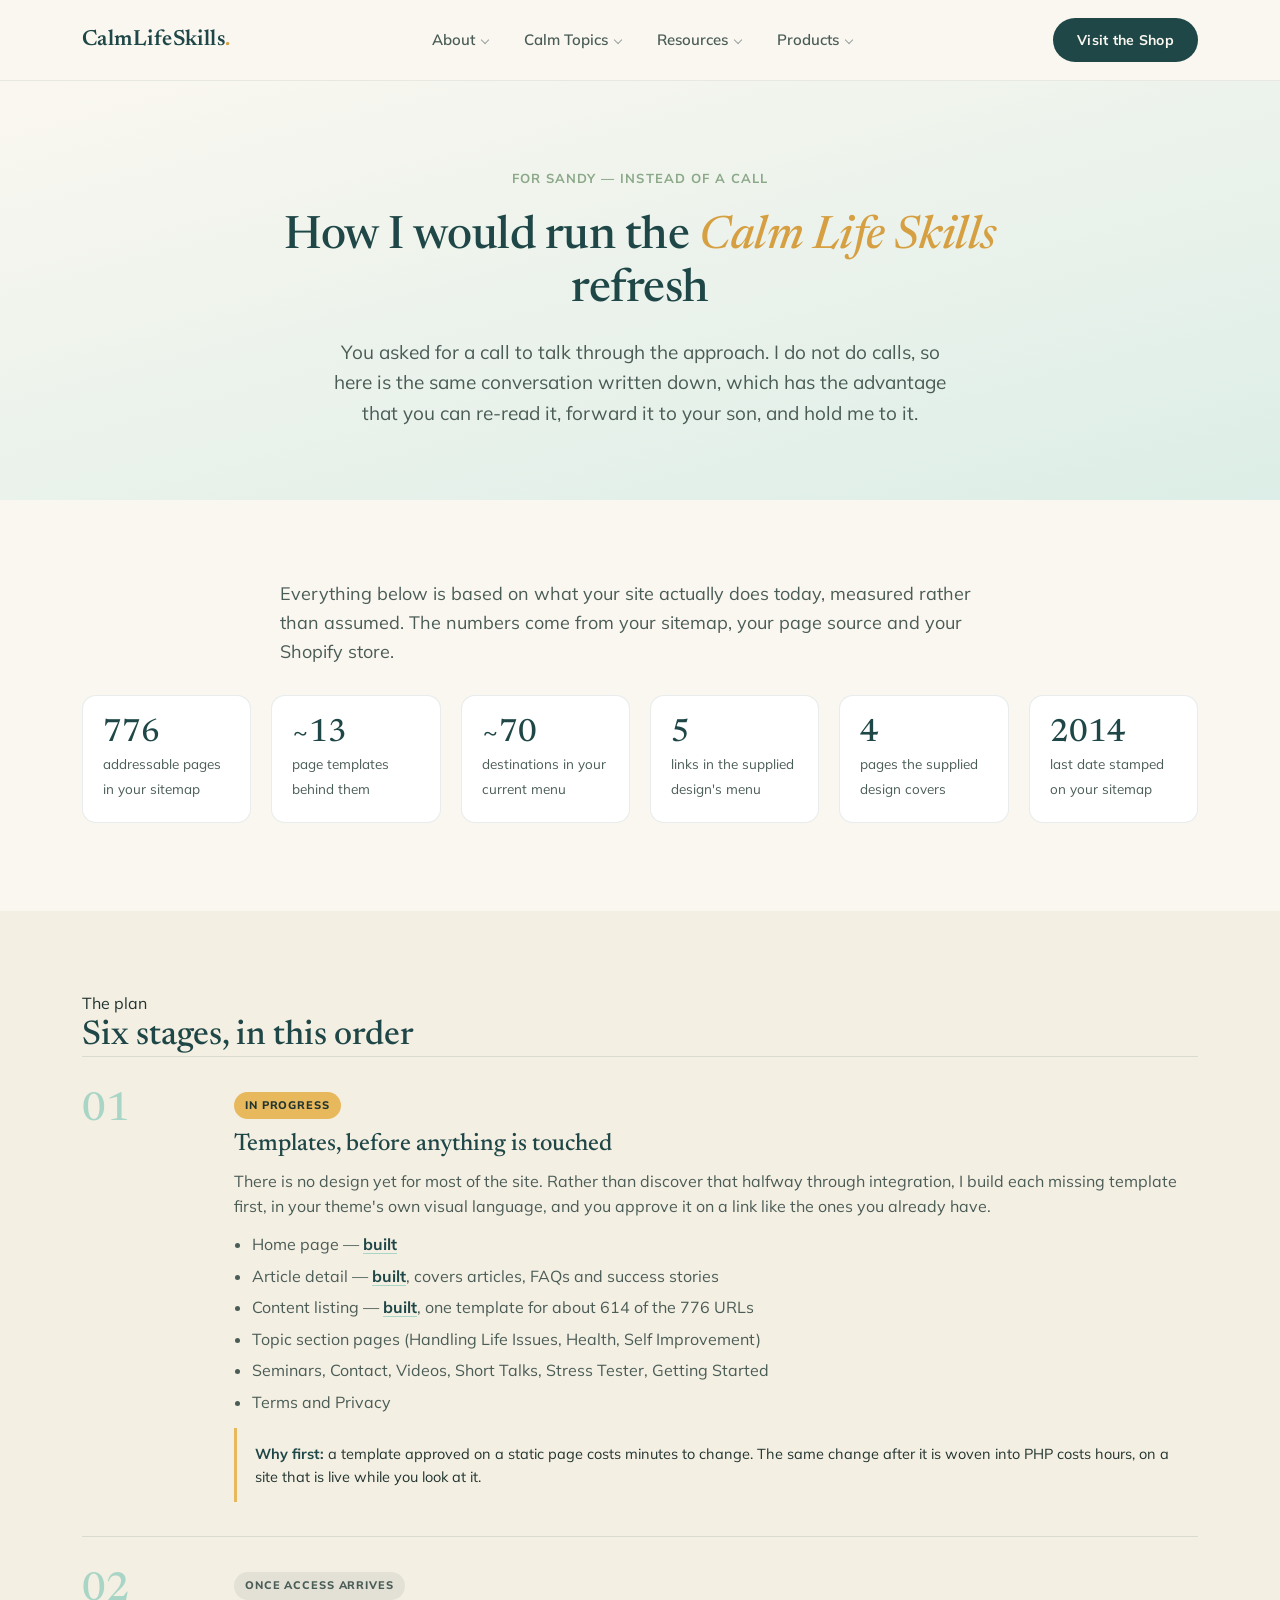
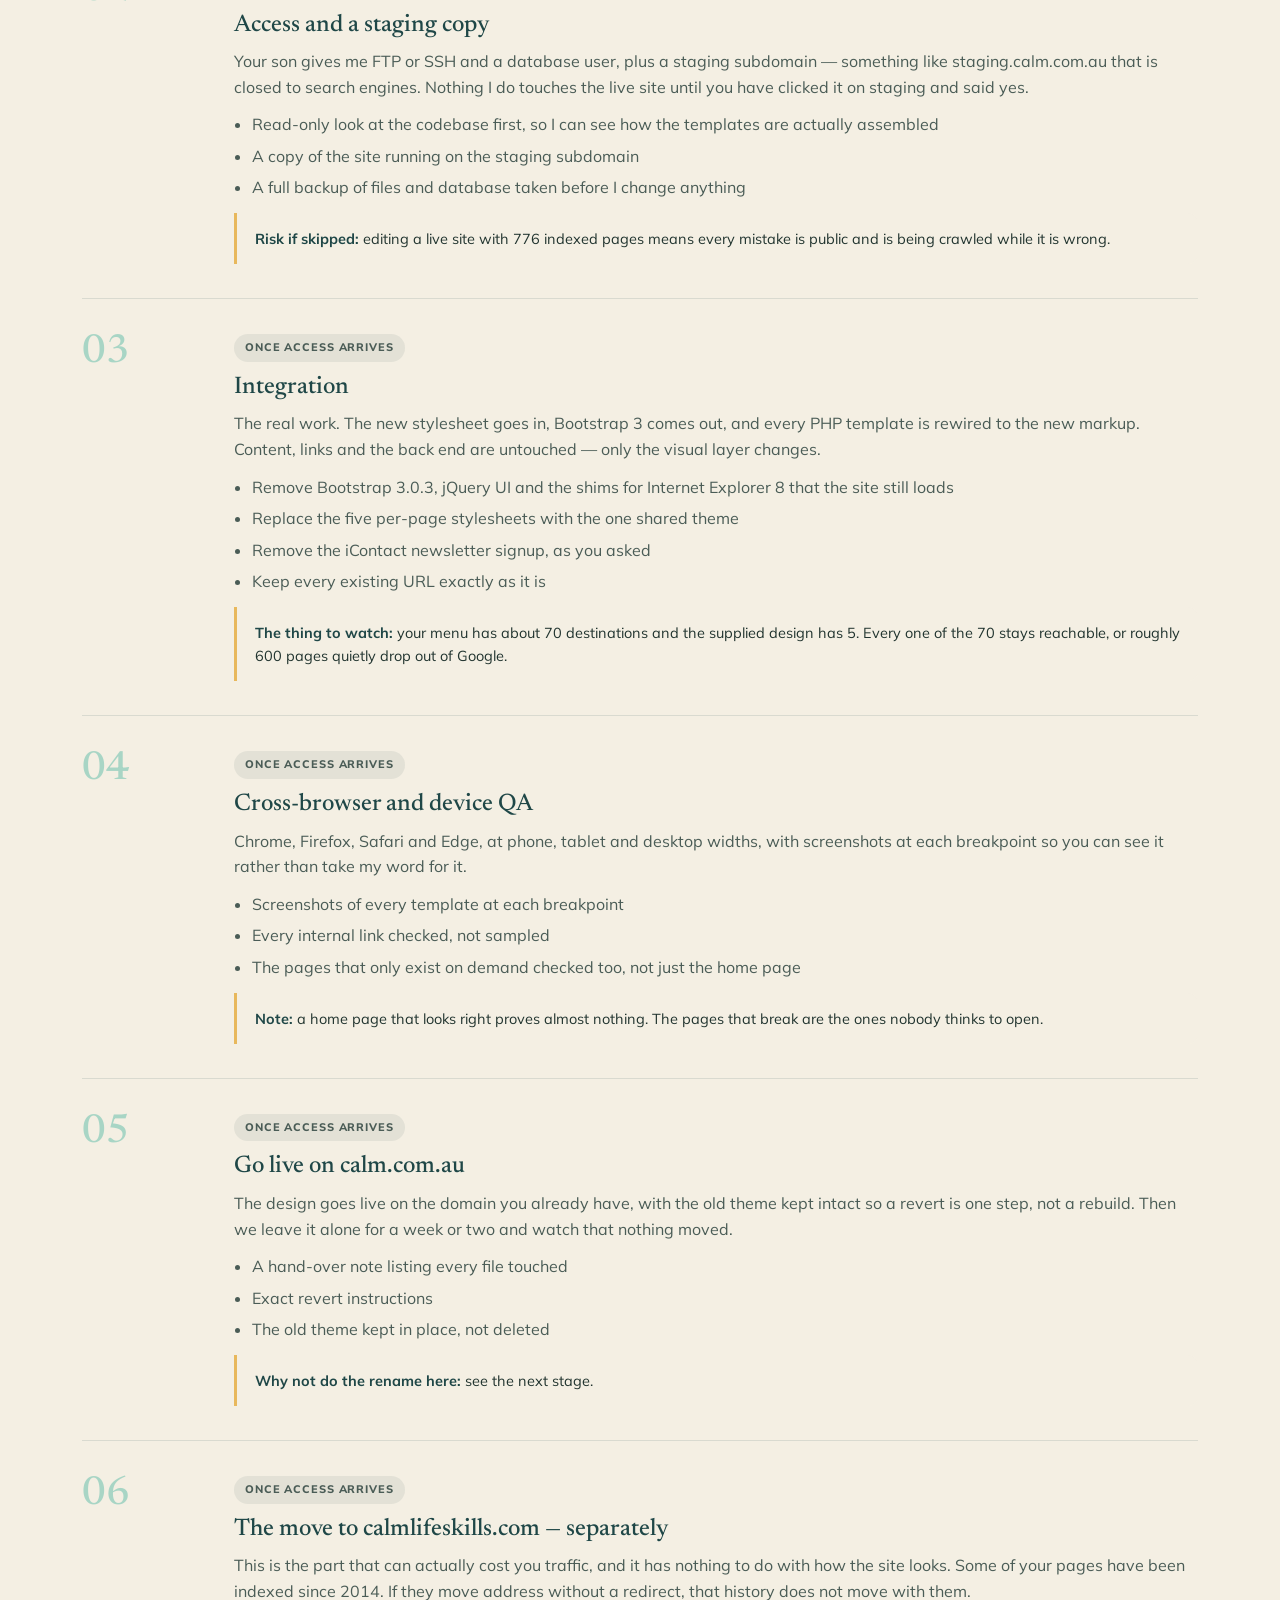
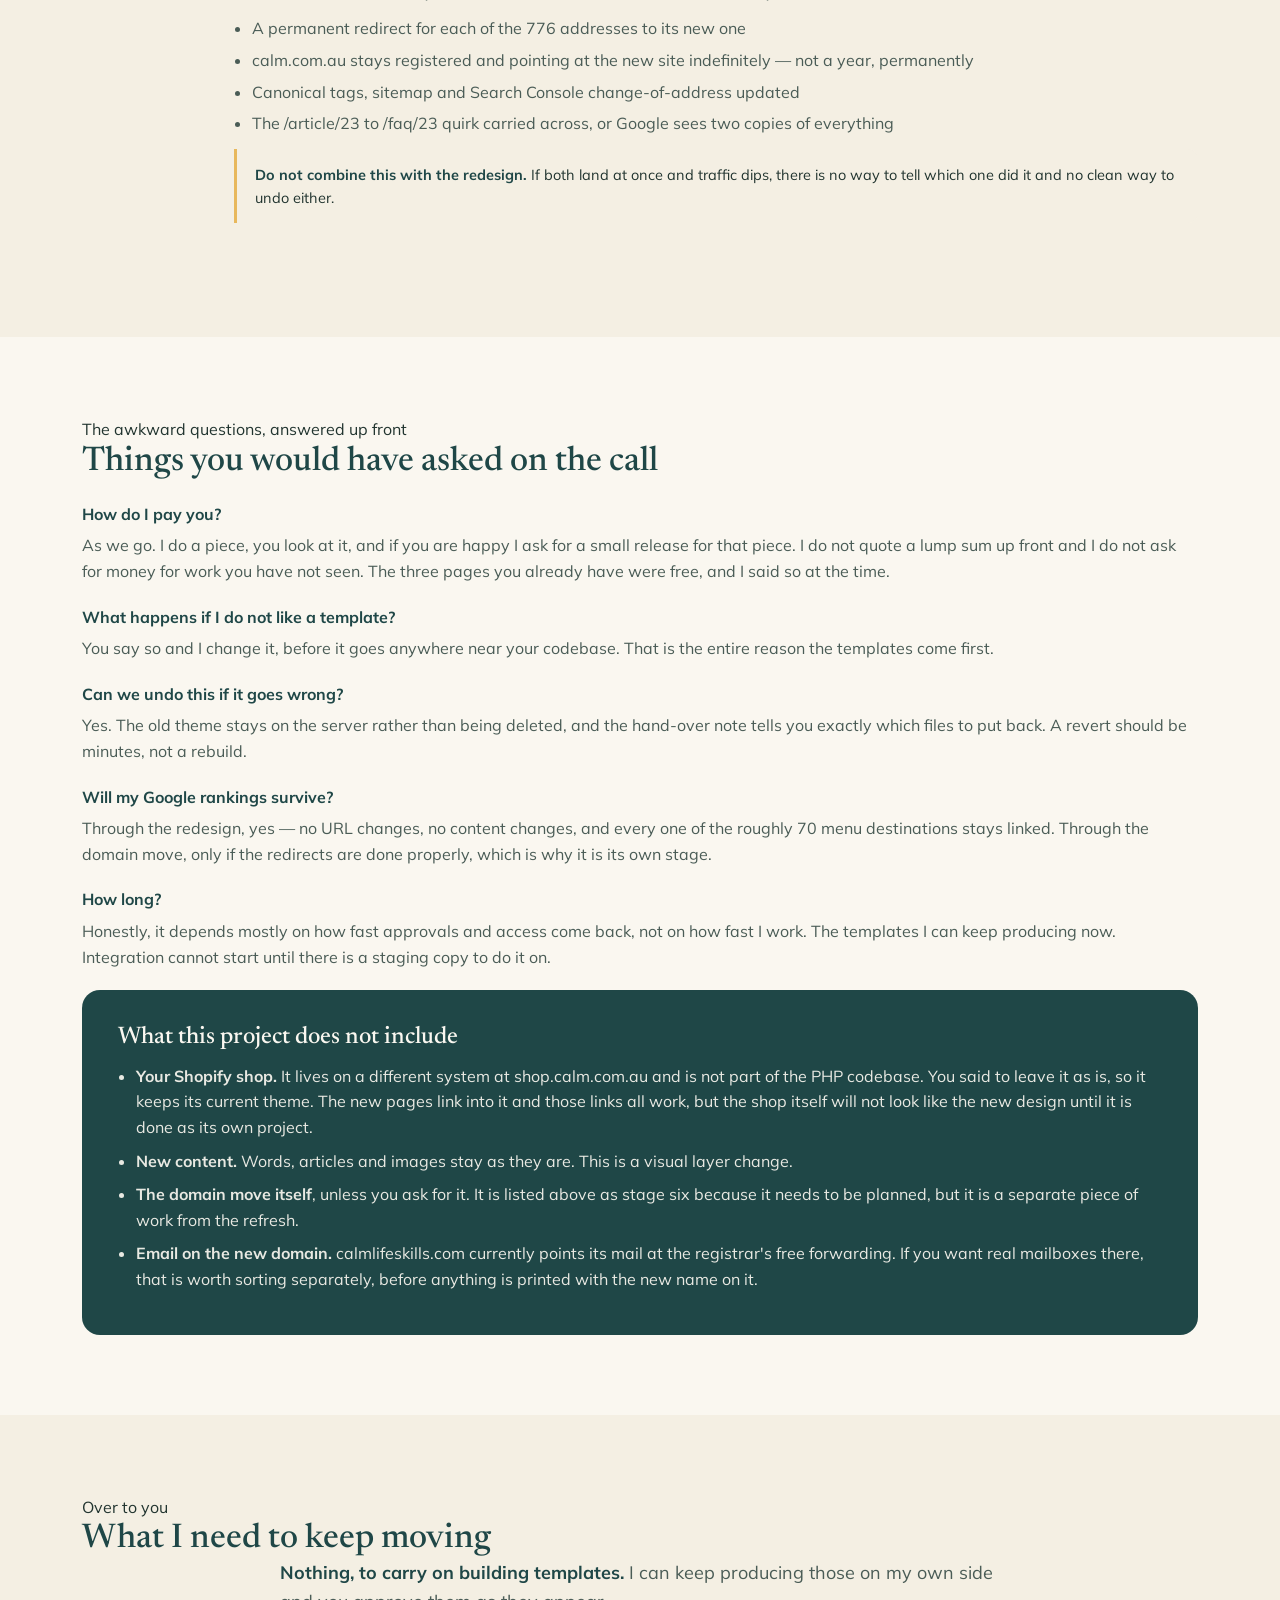
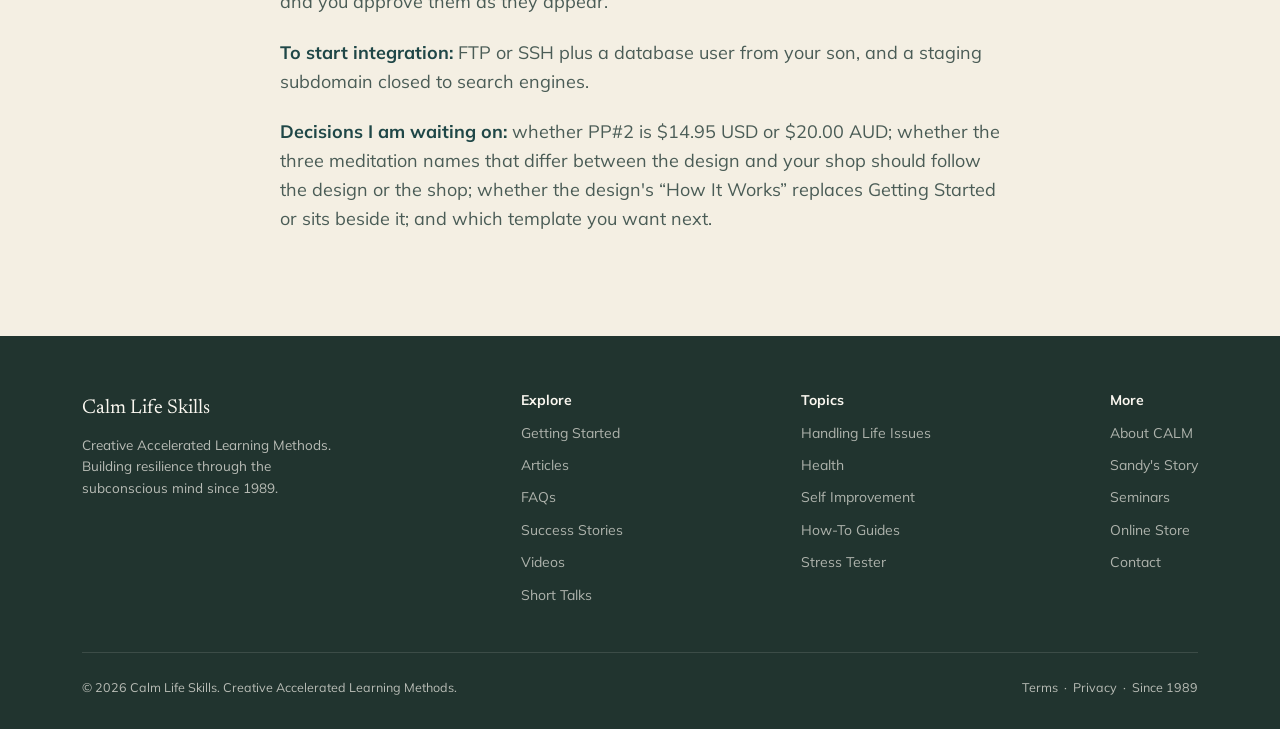
==== approach.html @ add9b182 "Add the approach page: six stages, risks, and what is not included Written in place of the initial c" ====
<!DOCTYPE html>
<html lang="en">
<head>
<meta charset="UTF-8">
<meta name="viewport" content="width=device-width, initial-scale=1.0">
<title>How I would run the Calm Life Skills refresh</title>
<meta name="description" content="The approach, sequencing and risks for the Calm Life Skills design refresh, written in place of a call." />
<link rel="preconnect" href="https://fonts.googleapis.com">
<link rel="preconnect" href="https://fonts.gstatic.com" crossorigin>
<link href="https://fonts.googleapis.com/css2?family=Newsreader:ital,opsz,wght@0,72,400;0,72,500;0,72,600;1,72,400;1,72,500&family=Mulish:wght@400;500;600;700;800&display=swap" rel="stylesheet">
<link href="assets/calm-theme.css" rel="stylesheet">
<link href="assets/calm-approach.css" rel="stylesheet">
</head>
<body>
<a class="skip-link" href="#main">Skip to content</a>

<div class="topbar">
  <div class="topbar-inner">
    <a href="https://www.calm.com.au/" class="logo">CalmLifeSkills<span>.</span></a>

    <nav class="nav-links" aria-label="Main">
      <div class="has-mega">
        <a href="https://www.calm.com.au/about">About</a>
        <div class="mega cols-1">
          <div>
            <h5>About</h5>
          <a href="https://www.calm.com.au/about/calm">About CALM</a>
          <a href="https://www.calm.com.au/about/sandy-macgregor">Sandy&#x27;s Story</a>
          <a href="https://www.calm.com.au/about/all-the-latest">All the Latest</a>
          <a href="https://www.calm.com.au/about/contact">Contact</a>
          <a href="https://www.calm.com.au/charity-and-others/my-charity">My Charity</a>
          <a href="https://www.calm.com.au/charity-and-others/tours-to-vietnam">My Tours to Vietnam</a>
          </div>
        </div>
      </div>

      <div class="has-mega">
        <a href="https://www.calm.com.au/topics">Calm Topics</a>
        <div class="mega cols-3">
          <div>
            <h5>Handling Life Issues</h5>
          <a href="https://www.calm.com.au/handling-life-issues/acceptance-and-letting-go">Acceptance &amp; Letting Go</a>
          <a href="https://www.calm.com.au/handling-life-issues/dealing-with-anger">Anger</a>
          <a href="https://www.calm.com.au/handling-life-issues/children">Children</a>
          <a href="https://www.calm.com.au/handling-life-issues/moving-through-depression">Depression</a>
          <a href="https://www.calm.com.au/handling-life-issues/stop-fear">Fear</a>
          <a href="https://www.calm.com.au/handling-life-issues/forgiveness">Forgiveness</a>
          <a href="https://www.calm.com.au/handling-life-issues/gratefulness">Gratefulness</a>
          <a href="https://www.calm.com.au/handling-life-issues/grief-trauma-loss">Grief, Trauma &amp; Loss</a>
          <a href="https://www.calm.com.au/handling-life-issues/life-purpose">Life Purpose</a>
          <a href="https://www.calm.com.au/handling-life-issues/meditation">Meditation</a>
          <a href="https://www.calm.com.au/handling-life-issues/peace-and-harmony">Peace &amp; Harmony</a>
          <a href="https://www.calm.com.au/handling-life-issues/procrastination-and-motivation">Procrastination &amp; Motivation</a>
          <a href="https://www.calm.com.au/handling-life-issues/prosperity-and-abundance">Prosperity &amp; Abundance</a>
          </div>
          <div>
            <h5>&nbsp;</h5>
          <a href="https://www.calm.com.au/handling-life-issues/improving-relationships">Relationships</a>
          <a href="https://www.calm.com.au/handling-life-issues/science-of-the-mind">Science of the Mind</a>
          <a href="https://www.calm.com.au/handling-life-issues/self-worth-and-confidence">Self-Worth &amp; Confidence</a>
          <a href="https://www.calm.com.au/handling-life-issues/sleep-made-easy">Sleep</a>
          <a href="https://www.calm.com.au/handling-life-issues/quit-smoking">Smoking</a>
          <a href="https://www.calm.com.au/handling-life-issues/spirituality">Spirituality</a>
          <a href="https://www.calm.com.au/handling-life-issues/stress">Stress</a>
          <a href="https://www.calm.com.au/handling-life-issues/subconscious-mind">Subconscious Mind</a>
          <a href="https://www.calm.com.au/handling-life-issues/technique">Technique</a>
          <a href="https://www.calm.com.au/handling-life-issues/unconditional-love">Unconditional Love</a>
          <a href="https://www.calm.com.au/handling-life-issues/weight-loss">Weight Loss</a>
          <a href="https://www.calm.com.au/handling-life-issues/worry-and-anxiety">Worry &amp; Anxiety</a>
          </div>
          <div>
            <h5>Health</h5>
          <a href="https://www.calm.com.au/health/labour-and-childbirth">Childbirth</a>
          <a href="https://www.calm.com.au/health/moving-through-depression">Depression</a>
          <a href="https://www.calm.com.au/health/health-and-healing">Health &amp; Healing</a>
          <a href="https://www.calm.com.au/health/meditation">Meditation</a>
          <a href="https://www.calm.com.au/health/sleep-made-easy">Sleep</a>
          <a href="https://www.calm.com.au/health/quit-smoking">Smoking</a>
          <a href="https://www.calm.com.au/health/stress">Stress</a>
          <a href="https://www.calm.com.au/health/subconscious-mind">Subconscious Mind</a>
          <a href="https://www.calm.com.au/health/weight-loss">Weight Loss</a>
          <a href="https://www.calm.com.au/health/worry-and-anxiety">Worry &amp; Anxiety</a>
            <h5 style="margin-top:18px">Self Improvement</h5>
          <a href="https://www.calm.com.au/self-improvement/enhancing-creativity">Creativity</a>
          <a href="https://www.calm.com.au/self-improvement/goal-setting">Goal Setting</a>
          <a href="https://www.calm.com.au/self-improvement/personal-leadership">Leadership</a>
          <a href="https://www.calm.com.au/self-improvement/life-purpose">Life Purpose</a>
          <a href="https://www.calm.com.au/self-improvement/meditation">Meditation</a>
            <a href="https://www.calm.com.au/self-improvement">All self improvement &rarr;</a>
          </div>
        </div>
      </div>

      <div class="has-mega">
        <a href="https://www.calm.com.au/resources">Resources</a>
        <div class="mega cols-1">
          <div>
            <h5>Resources</h5>
          <a href="https://www.calm.com.au/getting-started/">Getting Started</a>
          <a href="https://www.calm.com.au/articles">Articles</a>
          <a href="https://www.calm.com.au/faq">FAQs</a>
          <a href="https://www.calm.com.au/how-to-guides">How-To Guides</a>
          <a href="https://www.calm.com.au/success-stories">Success Stories</a>
          <a href="https://www.calm.com.au/videos">Videos</a>
          <a href="https://www.calm.com.au/short-talks">Short Talks</a>
          <a href="https://www.calm.com.au/stress-test">Stress Tester</a>
          <a href="https://www.calm.com.au/mmn/signup">Mind Matters News</a>
          <a href="https://www.calm.com.au/mmn/archive">MMN Archive</a>
          </div>
        </div>
      </div>

      <div class="has-mega">
        <a href="https://www.calm.com.au/shop">Products</a>
        <div class="mega cols-1">
          <div>
            <h5>Products</h5>
          <a href="https://www.calm.com.au/seminars">Seminar Information</a>
          <a href="https://shop.calm.com.au/">Online Store</a>
          <a href="https://shop.calm.com.au/collections/books">Books</a>
          <a href="https://shop.calm.com.au/collections/seminar">Seminars on DVD</a>
          <a href="https://shop.calm.com.au/collections/audio">Audio CDs</a>
          <a href="https://shop.calm.com.au/collections/dvd">DVDs</a>
          <a href="https://shop.calm.com.au/collections/packs">Packs</a>
          <a href="https://shop.calm.com.au/collections/personal-coaching">Coaching</a>
          <a href="https://shop.calm.com.au/collections/meditation">Meditation</a>
          </div>
        </div>
      </div>
    </nav>

    <a href="https://shop.calm.com.au/" class="nav-cta">Visit the Shop</a>

    <button class="nav-toggle" aria-label="Open menu" aria-expanded="false"
            aria-controls="site-drawer" data-drawer-open>
      <span></span><span></span><span></span>
    </button>
  </div>
</div>

<div class="drawer" id="site-drawer">
  <div class="drawer-scrim" data-drawer-close></div>
  <div class="drawer-panel" role="dialog" aria-modal="true" aria-label="Menu">
    <div class="drawer-head">
      <span class="logo">CalmLifeSkills<span>.</span></span>
      <button class="drawer-close" aria-label="Close menu" data-drawer-close>
        &times;
      </button>
    </div>

    <a class="drawer-link" href="https://www.calm.com.au/">Home</a>

    <details>
      <summary>About</summary>
      <div class="drawer-sub">
        <a href="https://www.calm.com.au/about/calm">About CALM</a>
        <a href="https://www.calm.com.au/about/sandy-macgregor">Sandy&#x27;s Story</a>
        <a href="https://www.calm.com.au/about/all-the-latest">All the Latest</a>
        <a href="https://www.calm.com.au/about/contact">Contact</a>
        <a href="https://www.calm.com.au/charity-and-others/my-charity">My Charity</a>
        <a href="https://www.calm.com.au/charity-and-others/tours-to-vietnam">My Tours to Vietnam</a>
      </div>
    </details>

    <details>
      <summary>Calm Topics</summary>
      <div class="drawer-sub">
        <h5>Handling Life Issues</h5>
        <a href="https://www.calm.com.au/handling-life-issues/acceptance-and-letting-go">Acceptance &amp; Letting Go</a>
        <a href="https://www.calm.com.au/handling-life-issues/dealing-with-anger">Anger</a>
        <a href="https://www.calm.com.au/handling-life-issues/children">Children</a>
        <a href="https://www.calm.com.au/handling-life-issues/moving-through-depression">Depression</a>
        <a href="https://www.calm.com.au/handling-life-issues/stop-fear">Fear</a>
        <a href="https://www.calm.com.au/handling-life-issues/forgiveness">Forgiveness</a>
        <a href="https://www.calm.com.au/handling-life-issues/gratefulness">Gratefulness</a>
        <a href="https://www.calm.com.au/handling-life-issues/grief-trauma-loss">Grief, Trauma &amp; Loss</a>
        <a href="https://www.calm.com.au/handling-life-issues/life-purpose">Life Purpose</a>
        <a href="https://www.calm.com.au/handling-life-issues/meditation">Meditation</a>
        <a href="https://www.calm.com.au/handling-life-issues/peace-and-harmony">Peace &amp; Harmony</a>
        <a href="https://www.calm.com.au/handling-life-issues/procrastination-and-motivation">Procrastination &amp; Motivation</a>
        <a href="https://www.calm.com.au/handling-life-issues/prosperity-and-abundance">Prosperity &amp; Abundance</a>
        <a href="https://www.calm.com.au/handling-life-issues/improving-relationships">Relationships</a>
        <a href="https://www.calm.com.au/handling-life-issues/science-of-the-mind">Science of the Mind</a>
        <a href="https://www.calm.com.au/handling-life-issues/self-worth-and-confidence">Self-Worth &amp; Confidence</a>
        <a href="https://www.calm.com.au/handling-life-issues/sleep-made-easy">Sleep</a>
        <a href="https://www.calm.com.au/handling-life-issues/quit-smoking">Smoking</a>
        <a href="https://www.calm.com.au/handling-life-issues/spirituality">Spirituality</a>
        <a href="https://www.calm.com.au/handling-life-issues/stress">Stress</a>
        <a href="https://www.calm.com.au/handling-life-issues/subconscious-mind">Subconscious Mind</a>
        <a href="https://www.calm.com.au/handling-life-issues/technique">Technique</a>
        <a href="https://www.calm.com.au/handling-life-issues/unconditional-love">Unconditional Love</a>
        <a href="https://www.calm.com.au/handling-life-issues/weight-loss">Weight Loss</a>
        <a href="https://www.calm.com.au/handling-life-issues/worry-and-anxiety">Worry &amp; Anxiety</a>
        <h5>Health</h5>
        <a href="https://www.calm.com.au/health/labour-and-childbirth">Childbirth</a>
        <a href="https://www.calm.com.au/health/moving-through-depression">Depression</a>
        <a href="https://www.calm.com.au/health/health-and-healing">Health &amp; Healing</a>
        <a href="https://www.calm.com.au/health/meditation">Meditation</a>
        <a href="https://www.calm.com.au/health/sleep-made-easy">Sleep</a>
        <a href="https://www.calm.com.au/health/quit-smoking">Smoking</a>
        <a href="https://www.calm.com.au/health/stress">Stress</a>
        <a href="https://www.calm.com.au/health/subconscious-mind">Subconscious Mind</a>
        <a href="https://www.calm.com.au/health/weight-loss">Weight Loss</a>
        <a href="https://www.calm.com.au/health/worry-and-anxiety">Worry &amp; Anxiety</a>
        <h5>Self Improvement</h5>
        <a href="https://www.calm.com.au/self-improvement/enhancing-creativity">Creativity</a>
        <a href="https://www.calm.com.au/self-improvement/goal-setting">Goal Setting</a>
        <a href="https://www.calm.com.au/self-improvement/personal-leadership">Leadership</a>
        <a href="https://www.calm.com.au/self-improvement/life-purpose">Life Purpose</a>
        <a href="https://www.calm.com.au/self-improvement/meditation">Meditation</a>
        <a href="https://www.calm.com.au/self-improvement/memory-and-learning">Memory</a>
        <a href="https://www.calm.com.au/self-improvement/prosperity-and-abundance">Prosperity &amp; Abundance</a>
        <a href="https://www.calm.com.au/self-improvement/sales-and-productivity">Sales &amp; Productivity</a>
        <a href="https://www.calm.com.au/self-improvement/science-of-the-mind">Science of the Mind</a>
        <a href="https://www.calm.com.au/self-improvement/self-worth-and-confidence">Self-Worth &amp; Confidence</a>
        <a href="https://www.calm.com.au/self-improvement/spirituality">Spirituality</a>
        <a href="https://www.calm.com.au/self-improvement/sports">Sports</a>
        <a href="https://www.calm.com.au/self-improvement/subconscious-mind">Subconscious Mind</a>
        <a href="https://www.calm.com.au/self-improvement/technique">Technique</a>
      </div>
    </details>

    <details>
      <summary>Resources</summary>
      <div class="drawer-sub">
        <a href="https://www.calm.com.au/getting-started/">Getting Started</a>
        <a href="https://www.calm.com.au/articles">Articles</a>
        <a href="https://www.calm.com.au/faq">FAQs</a>
        <a href="https://www.calm.com.au/how-to-guides">How-To Guides</a>
        <a href="https://www.calm.com.au/success-stories">Success Stories</a>
        <a href="https://www.calm.com.au/videos">Videos</a>
        <a href="https://www.calm.com.au/short-talks">Short Talks</a>
        <a href="https://www.calm.com.au/stress-test">Stress Tester</a>
        <a href="https://www.calm.com.au/mmn/signup">Mind Matters News</a>
        <a href="https://www.calm.com.au/mmn/archive">MMN Archive</a>
      </div>
    </details>

    <details>
      <summary>Products</summary>
      <div class="drawer-sub">
        <a href="https://www.calm.com.au/seminars">Seminar Information</a>
        <a href="https://shop.calm.com.au/">Online Store</a>
        <a href="https://shop.calm.com.au/collections/books">Books</a>
        <a href="https://shop.calm.com.au/collections/seminar">Seminars on DVD</a>
        <a href="https://shop.calm.com.au/collections/audio">Audio CDs</a>
        <a href="https://shop.calm.com.au/collections/dvd">DVDs</a>
        <a href="https://shop.calm.com.au/collections/packs">Packs</a>
        <a href="https://shop.calm.com.au/collections/personal-coaching">Coaching</a>
        <a href="https://shop.calm.com.au/collections/meditation">Meditation</a>
      </div>
    </details>

    <a href="https://shop.calm.com.au/" class="nav-cta">Visit the Shop</a>
  </div>
</div>

<main id="main">

<div class="page-hero">
  <div class="wrap">
    <div class="eyebrow">For Sandy &mdash; instead of a call</div>
    <h1>How I would run the <em>Calm Life Skills</em> refresh</h1>
    <p>You asked for a call to talk through the approach. I do not do calls,
      so here is the same conversation written down, which has the advantage
      that you can re-read it, forward it to your son, and hold me to it.</p>
  </div>
</div>

<section>
  <div class="wrap">
    <div class="lead">
      <p>Everything below is based on what your site actually does today,
        measured rather than assumed. The numbers come from your sitemap,
        your page source and your Shopify store.</p>
    </div>

    <div class="facts">
      <div class="fact"><strong>776</strong><span>addressable pages in your
        sitemap</span></div>
      <div class="fact"><strong>~13</strong><span>page templates behind
        them</span></div>
      <div class="fact"><strong>~70</strong><span>destinations in your current
        menu</span></div>
      <div class="fact"><strong>5</strong><span>links in the supplied
        design's menu</span></div>
      <div class="fact"><strong>4</strong><span>pages the supplied design
        covers</span></div>
      <div class="fact"><strong>2014</strong><span>last date stamped on your
        sitemap</span></div>
    </div>
  </div>
</section>

<section style="background:var(--cream-warm)">
  <div class="wrap">
    <div class="section-head" style="text-align:left;max-width:none">
      <div class="eyebrow">The plan</div>
      <h2 style="font-size:34px">Six stages, in this order</h2>
    </div>
    <div class="stage">
      <div class="stage-no">01</div>
      <div>
        <span class="status now">In progress</span>
        <h3>Templates, before anything is touched</h3>
        <p>There is no design yet for most of the site. Rather than discover that halfway through integration, I build each missing template first, in your theme's own visual language, and you approve it on a link like the ones you already have.</p>
        <ul><li>Home page &mdash; <a href="home.html">built</a></li><li>Article detail &mdash; <a href="article.html">built</a>, covers articles, FAQs and success stories</li><li>Content listing &mdash; <a href="articles.html">built</a>, one template for about 614 of the 776 URLs</li><li>Topic section pages (Handling Life Issues, Health, Self Improvement)</li><li>Seminars, Contact, Videos, Short Talks, Stress Tester, Getting Started</li><li>Terms and Privacy</li></ul>
        <div class="risk"><strong>Why first:</strong> a template approved on a static page costs minutes to change. The same change after it is woven into PHP costs hours, on a site that is live while you look at it.</div>
      </div>
    </div>
    <div class="stage">
      <div class="stage-no">02</div>
      <div>
        <span class="status later">Once access arrives</span>
        <h3>Access and a staging copy</h3>
        <p>Your son gives me FTP or SSH and a database user, plus a staging subdomain &mdash; something like staging.calm.com.au that is closed to search engines. Nothing I do touches the live site until you have clicked it on staging and said yes.</p>
        <ul><li>Read-only look at the codebase first, so I can see how the templates are actually assembled</li><li>A copy of the site running on the staging subdomain</li><li>A full backup of files and database taken before I change anything</li></ul>
        <div class="risk"><strong>Risk if skipped:</strong> editing a live site with 776 indexed pages means every mistake is public and is being crawled while it is wrong.</div>
      </div>
    </div>
    <div class="stage">
      <div class="stage-no">03</div>
      <div>
        <span class="status later">Once access arrives</span>
        <h3>Integration</h3>
        <p>The real work. The new stylesheet goes in, Bootstrap 3 comes out, and every PHP template is rewired to the new markup. Content, links and the back end are untouched &mdash; only the visual layer changes.</p>
        <ul><li>Remove Bootstrap 3.0.3, jQuery UI and the shims for Internet Explorer 8 that the site still loads</li><li>Replace the five per-page stylesheets with the one shared theme</li><li>Remove the iContact newsletter signup, as you asked</li><li>Keep every existing URL exactly as it is</li></ul>
        <div class="risk"><strong>The thing to watch:</strong> your menu has about 70 destinations and the supplied design has 5. Every one of the 70 stays reachable, or roughly 600 pages quietly drop out of Google.</div>
      </div>
    </div>
    <div class="stage">
      <div class="stage-no">04</div>
      <div>
        <span class="status later">Once access arrives</span>
        <h3>Cross-browser and device QA</h3>
        <p>Chrome, Firefox, Safari and Edge, at phone, tablet and desktop widths, with screenshots at each breakpoint so you can see it rather than take my word for it.</p>
        <ul><li>Screenshots of every template at each breakpoint</li><li>Every internal link checked, not sampled</li><li>The pages that only exist on demand checked too, not just the home page</li></ul>
        <div class="risk"><strong>Note:</strong> a home page that looks right proves almost nothing. The pages that break are the ones nobody thinks to open.</div>
      </div>
    </div>
    <div class="stage">
      <div class="stage-no">05</div>
      <div>
        <span class="status later">Once access arrives</span>
        <h3>Go live on calm.com.au</h3>
        <p>The design goes live on the domain you already have, with the old theme kept intact so a revert is one step, not a rebuild. Then we leave it alone for a week or two and watch that nothing moved.</p>
        <ul><li>A hand-over note listing every file touched</li><li>Exact revert instructions</li><li>The old theme kept in place, not deleted</li></ul>
        <div class="risk"><strong>Why not do the rename here:</strong> see the next stage.</div>
      </div>
    </div>
    <div class="stage">
      <div class="stage-no">06</div>
      <div>
        <span class="status later">Once access arrives</span>
        <h3>The move to calmlifeskills.com &mdash; separately</h3>
        <p>This is the part that can actually cost you traffic, and it has nothing to do with how the site looks. Some of your pages have been indexed since 2014. If they move address without a redirect, that history does not move with them.</p>
        <ul><li>A permanent redirect for each of the 776 addresses to its new one</li><li>calm.com.au stays registered and pointing at the new site indefinitely &mdash; not a year, permanently</li><li>Canonical tags, sitemap and Search Console change-of-address updated</li><li>The /article/23 to /faq/23 quirk carried across, or Google sees two copies of everything</li></ul>
        <div class="risk"><strong>Do not combine this with the redesign.</strong> If both land at once and traffic dips, there is no way to tell which one did it and no clean way to undo either.</div>
      </div>
    </div>
  </div>
</section>

<section>
  <div class="wrap">
    <div class="section-head" style="text-align:left;max-width:none">
      <div class="eyebrow">The awkward questions, answered up front</div>
      <h2 style="font-size:34px">Things you would have asked on the call</h2>
    </div>

    <dl class="qa">
      <dt>How do I pay you?</dt>
      <dd>As we go. I do a piece, you look at it, and if you are happy I ask
        for a small release for that piece. I do not quote a lump sum up
        front and I do not ask for money for work you have not seen. The
        three pages you already have were free, and I said so at the time.</dd>

      <dt>What happens if I do not like a template?</dt>
      <dd>You say so and I change it, before it goes anywhere near your
        codebase. That is the entire reason the templates come first.</dd>

      <dt>Can we undo this if it goes wrong?</dt>
      <dd>Yes. The old theme stays on the server rather than being deleted,
        and the hand-over note tells you exactly which files to put back. A
        revert should be minutes, not a rebuild.</dd>

      <dt>Will my Google rankings survive?</dt>
      <dd>Through the redesign, yes &mdash; no URL changes, no content
        changes, and every one of the roughly 70 menu destinations stays
        linked. Through the domain move, only if the redirects are done
        properly, which is why it is its own stage.</dd>

      <dt>How long?</dt>
      <dd>Honestly, it depends mostly on how fast approvals and access come
        back, not on how fast I work. The templates I can keep producing now.
        Integration cannot start until there is a staging copy to do it on.</dd>
    </dl>

    <div class="notbuilt">
      <h3>What this project does not include</h3>
      <ul>
        <li><strong>Your Shopify shop.</strong> It lives on a different
          system at shop.calm.com.au and is not part of the PHP codebase. You
          said to leave it as is, so it keeps its current theme. The new pages
          link into it and those links all work, but the shop itself will not
          look like the new design until it is done as its own project.</li>
        <li><strong>New content.</strong> Words, articles and images stay as
          they are. This is a visual layer change.</li>
        <li><strong>The domain move itself</strong>, unless you ask for it.
          It is listed above as stage six because it needs to be planned, but
          it is a separate piece of work from the refresh.</li>
        <li><strong>Email on the new domain.</strong> calmlifeskills.com
          currently points its mail at the registrar's free forwarding. If you
          want real mailboxes there, that is worth sorting separately, before
          anything is printed with the new name on it.</li>
      </ul>
    </div>
  </div>
</section>

<section style="background:var(--cream-warm)">
  <div class="wrap">
    <div class="section-head" style="text-align:left;max-width:none">
      <div class="eyebrow">Over to you</div>
      <h2 style="font-size:34px">What I need to keep moving</h2>
    </div>
    <div class="lead">
      <p><strong>Nothing, to carry on building templates.</strong> I can keep
        producing those on my own side and you approve them as they appear.</p>
      <p><strong>To start integration:</strong> FTP or SSH plus a database
        user from your son, and a staging subdomain closed to search
        engines.</p>
      <p><strong>Decisions I am waiting on:</strong> whether PP#2 is $14.95
        USD or $20.00 AUD; whether the three meditation names that differ
        between the design and your shop should follow the design or the shop;
        whether the design's &ldquo;How It Works&rdquo; replaces Getting
        Started or sits beside it; and which template you want next.</p>
    </div>
  </div>
</section>

</main>

<footer>
  <div class="wrap">
    <div class="footer-grid">
      <div>
        <div class="footer-logo">Calm Life Skills</div>
        <div style="max-width: 260px; font-size: 13.5px;">
          Creative Accelerated Learning Methods. Building resilience through
          the subconscious mind since 1989.
        </div>
      </div>
      <div class="footer-col">
        <h4>Explore</h4>
        <a href="{u('/getting-started/')}">Getting Started</a>
        <a href="{u('/articles')}">Articles</a>
        <a href="{u('/faq')}">FAQs</a>
        <a href="{u('/success-stories')}">Success Stories</a>
        <a href="{u('/videos')}">Videos</a>
        <a href="{u('/short-talks')}">Short Talks</a>
      </div>
      <div class="footer-col">
        <h4>Topics</h4>
        <a href="{u('/handling-life-issues')}">Handling Life Issues</a>
        <a href="{u('/health')}">Health</a>
        <a href="{u('/self-improvement')}">Self Improvement</a>
        <a href="{u('/how-to-guides')}">How-To Guides</a>
        <a href="{u('/stress-test')}">Stress Tester</a>
      </div>
      <div class="footer-col">
        <h4>More</h4>
        <a href="{u('/about/calm')}">About CALM</a>
        <a href="{u('/about/sandy-macgregor')}">Sandy's Story</a>
        <a href="{u('/seminars')}">Seminars</a>
        <a href="https://shop.calm.com.au/">Online Store</a>
        <a href="{u('/about/contact')}">Contact</a>
      </div>
    </div>
    <div class="footer-bottom">
      <span>&copy; 2026 Calm Life Skills. Creative Accelerated Learning
        Methods.</span>
      <span><a href="{u('/terms')}">Terms</a> &nbsp;&middot;&nbsp;
        <a href="{u('/privacy')}">Privacy</a> &nbsp;&middot;&nbsp; Since 1989</span>
    </div>
  </div>
</footer>

<script>
(function () {
  var body = document.body;
  var toggle = document.querySelector('[data-drawer-open]');

  function close() {
    body.classList.remove('drawer-open');
    if (toggle) { toggle.setAttribute('aria-expanded', 'false'); toggle.focus(); }
  }

  if (toggle) {
    toggle.addEventListener('click', function () {
      body.classList.add('drawer-open');
      toggle.setAttribute('aria-expanded', 'true');
    });
  }

  document.querySelectorAll('[data-drawer-close]').forEach(function (el) {
    el.addEventListener('click', close);
  });

  document.addEventListener('keydown', function (e) {
    if (e.key === 'Escape' && body.classList.contains('drawer-open')) close();
  });

  /* 15 years of WYSIWYG editing left <div>&nbsp;</div> spacers between
     every paragraph. They were invisible under Bootstrap's tighter
     leading; under the new type scale they open large gaps. Shown here
     client-side so the effect is visible — in the PHP build this same
     collapse happens once, server-side, when the article body renders. */
  document.querySelectorAll('.article-body > div, .article-body > p')
    .forEach(function (el) {
      if (!el.querySelector('img') &&
          el.textContent.replace(/\u00a0|\s/g, '') === '') {
        el.remove();
      }
    });
})();
</script>

</body>
</html>
---- assets/calm-theme.css ----
/* calm-theme.css — extracted from Sandy's supplied design, plus the
   templates and navigation the 4 supplied pages do not cover.      */

:root {
  --teal: #1F4747;
  --teal-light: #2C5F5F;
  --sage: #8BA888;
  --seafoam: #A8D5C5;
  --seafoam-light: #DCEEE7;
  --honey: #E8B85C;
  --honey-deep: #D6A042;
  --cream: #FAF7F0;
  --cream-warm: #F4EFE3;
  --ink: #21342F;
  --ink-soft: #4A5C56;
  --white: #FFFFFF;
}

* { margin: 0; padding: 0; box-sizing: border-box; }

html { scroll-behavior: smooth; }

body {
  font-family: 'Mulish', sans-serif;
  color: var(--ink);
  background: var(--cream);
  line-height: 1.6;
  overflow-x: hidden;
}

h1, h2, h3, h4 {
  font-family: 'Newsreader', serif;
  font-weight: 500;
  color: var(--teal);
  line-height: 1.15;
}

a { text-decoration: none; color: inherit; }

.wrap {
  max-width: 1180px;
  margin: 0 auto;
  padding: 0 32px;
}

@media (prefers-reduced-motion: reduce) {
  *, *::before, *::after {
    animation-duration: 0.01ms !important;
    animation-iteration-count: 1 !important;
    transition-duration: 0.01ms !important;
    scroll-behavior: auto !important;
  }
}

/* ===== Top bar ===== */
.topbar {
  position: sticky;
  top: 0;
  z-index: 100;
  background: rgba(250, 247, 240, 0.92);
  backdrop-filter: blur(8px);
  border-bottom: 1px solid rgba(31, 71, 71, 0.08);
}

.topbar-inner {
  display: flex;
  align-items: center;
  justify-content: space-between;
  padding: 18px 32px;
  max-width: 1180px;
  margin: 0 auto;
}

.logo {
  font-family: 'Newsreader', serif;
  font-size: 22px;
  font-weight: 600;
  color: var(--teal);
  letter-spacing: 0.02em;
}

.logo span { color: var(--honey-deep); }

.nav-links {
  display: flex;
  gap: 36px;
  font-size: 15px;
  font-weight: 600;
  color: var(--ink-soft);
}

.nav-links a:hover { color: var(--teal); }

.nav-cta {
  background: var(--teal);
  color: var(--cream);
  padding: 11px 24px;
  border-radius: 30px;
  font-size: 14px;
  font-weight: 700;
  letter-spacing: 0.02em;
  transition: background 0.2s ease, transform 0.2s ease;
}

.nav-cta:hover { background: var(--teal-light); transform: translateY(-1px); }

@media (max-width: 820px) {
  .nav-links { display: none; }
}

/* ===== Hero ===== */
.page-hero {
  background: linear-gradient(165deg, var(--cream) 0%, var(--seafoam-light) 100%);
  padding: 84px 0 72px;
  text-align: center;
}

.page-hero .eyebrow {
  display: inline-flex;
  align-items: center;
  gap: 10px;
  font-size: 13px;
  font-weight: 700;
  letter-spacing: 0.08em;
  text-transform: uppercase;
  color: var(--sage);
  margin-bottom: 22px;
}

.page-hero h1 {
  font-size: 46px;
  letter-spacing: -0.01em;
  max-width: 760px;
  margin: 0 auto 20px;
}

.page-hero h1 em { font-style: italic; color: var(--honey-deep); }

.page-hero p {
  font-size: 19px;
  color: var(--ink-soft);
  max-width: 620px;
  margin: 0 auto;
}

/* ===== Body sections ===== */
section { padding: 80px 0; }

.lead {
  max-width: 720px;
  margin: 0 auto;
}

.lead p {
  font-size: 18px;
  color: var(--ink-soft);
  margin-bottom: 22px;
}

.lead p strong { color: var(--teal); font-weight: 700; }

.lead .big {
  font-family: 'Newsreader', serif;
  font-style: italic;
  font-size: 26px;
  color: var(--teal);
  line-height: 1.4;
  margin: 40px 0;
}

.btn-primary {
  background: var(--teal);
  color: var(--cream);
  padding: 16px 32px;
  border-radius: 32px;
  font-weight: 700;
  font-size: 15px;
  display: inline-flex;
  align-items: center;
  gap: 8px;
  margin-top: 14px;
  transition: background 0.2s ease, transform 0.2s ease;
  box-shadow: 0 8px 20px rgba(31, 71, 71, 0.18);
}

.btn-primary:hover { background: var(--teal-light); transform: translateY(-2px); }

.btn-secondary {
  background: transparent;
  color: var(--teal);
  padding: 16px 28px;
  border-radius: 32px;
  font-weight: 700;
  font-size: 15px;
  border: 1.5px solid rgba(31, 71, 71, 0.25);
  margin-top: 14px;
  margin-left: 10px;
  display: inline-flex;
  align-items: center;
  transition: border-color 0.2s ease, background 0.2s ease;
}

.btn-secondary:hover { border-color: var(--teal); background: rgba(31, 71, 71, 0.04); }

/* ===== Footer ===== */
footer {
  background: var(--ink);
  color: rgba(250, 247, 240, 0.7);
  padding: 56px 0 32px;
}

.footer-grid {
  display: flex;
  justify-content: space-between;
  flex-wrap: wrap;
  gap: 32px;
  margin-bottom: 36px;
}

.footer-logo {
  font-family: 'Newsreader', serif;
  font-size: 20px;
  color: var(--cream);
  margin-bottom: 10px;
}

.footer-col h4 {
  color: var(--cream);
  font-size: 14px;
  font-family: 'Mulish', sans-serif;
  font-weight: 700;
  margin-bottom: 14px;
}

.footer-col a {
  display: block;
  font-size: 14px;
  margin-bottom: 10px;
  color: rgba(250, 247, 240, 0.65);
}

.footer-col a:hover { color: var(--seafoam); }

.footer-bottom {
  border-top: 1px solid rgba(250, 247, 240, 0.12);
  padding-top: 24px;
  font-size: 12.5px;
  display: flex;
  justify-content: space-between;
  flex-wrap: wrap;
  gap: 12px;
}

/* ===== Responsive ===== */
@media (max-width: 640px) {
  .page-hero h1 { font-size: 32px; }
  .page-hero p { font-size: 17px; }
  .step { grid-template-columns: 1fr; gap: 14px; text-align: center; }
  .lead .big { font-size: 22px; }
  section { padding: 56px 0; }
  .btn-secondary { margin-left: 0; }
  .wrap { padding: 0 20px; }
}

a:focus-visible, button:focus-visible {
  outline: 2px solid var(--honey-deep);
  outline-offset: 3px;
}
/* ============================================================
   ADDITIONS by Anirudha — not in the supplied 4-page design.
   Everything below uses only the design's own variables, type
   scale and radii, so it reads as the same theme.
   ============================================================ */

/* ===== Mega navigation ==========================================
   The supplied design has a 5-item nav. The live site has ~70
   destinations behind a dropdown menu. This keeps every one of
   them reachable without changing the look of the top bar.
   =============================================================== */

.nav-links { align-items: center; }

.has-mega { position: relative; }

.has-mega > a::after {
  content: '';
  display: inline-block;
  width: 5px;
  height: 5px;
  margin-left: 7px;
  vertical-align: 2px;
  border-right: 1.5px solid currentColor;
  border-bottom: 1.5px solid currentColor;
  transform: rotate(45deg);
  opacity: 0.55;
}

.mega {
  position: absolute;
  top: calc(100% + 18px);
  left: 50%;
  transform: translateX(-50%) translateY(-6px);
  background: var(--white);
  border: 1px solid rgba(31, 71, 71, 0.10);
  border-radius: 18px;
  box-shadow: 0 24px 60px rgba(31, 71, 71, 0.16);
  padding: 26px 30px;
  display: grid;
  gap: 26px 40px;
  opacity: 0;
  visibility: hidden;
  pointer-events: none;
  transition: opacity 0.18s ease, transform 0.18s ease, visibility 0.18s;
  z-index: 120;
}

.mega::before {
  /* keeps hover alive across the gap between the bar and the panel */
  content: '';
  position: absolute;
  top: -18px;
  left: 0;
  right: 0;
  height: 18px;
}

.mega.cols-3 { grid-template-columns: repeat(3, minmax(168px, 1fr)); }
.mega.cols-1 { grid-template-columns: minmax(200px, 1fr); }

.has-mega:hover .mega,
.has-mega:focus-within .mega {
  opacity: 1;
  visibility: visible;
  pointer-events: auto;
  transform: translateX(-50%) translateY(0);
}

.mega h5 {
  font-family: 'Mulish', sans-serif;
  font-size: 11.5px;
  font-weight: 800;
  letter-spacing: 0.10em;
  text-transform: uppercase;
  color: var(--sage);
  margin-bottom: 12px;
}

.mega a {
  display: block;
  font-size: 14px;
  font-weight: 500;
  color: var(--ink-soft);
  padding: 5px 0;
  transition: color 0.15s ease, padding-left 0.15s ease;
}

.mega a:hover {
  color: var(--teal);
  padding-left: 4px;
}

/* ===== Mobile drawer =============================================
   The supplied design hides .nav-links below 820px and ships no
   replacement, so on a phone the site has no navigation at all.
   This is the fix: a button, a drawer, and no JS framework.
   ================================================================ */

.nav-toggle {
  display: none;
  background: transparent;
  border: 1.5px solid rgba(31, 71, 71, 0.22);
  border-radius: 10px;
  width: 44px;
  height: 44px;
  cursor: pointer;
  padding: 0;
  align-items: center;
  justify-content: center;
  flex-direction: column;
  gap: 4px;
}

.nav-toggle span {
  display: block;
  width: 19px;
  height: 2px;
  background: var(--teal);
  border-radius: 2px;
  transition: transform 0.22s ease, opacity 0.18s ease;
}

.drawer {
  position: fixed;
  inset: 0;
  z-index: 200;
  visibility: hidden;
  pointer-events: none;
}

.drawer-scrim {
  position: absolute;
  inset: 0;
  background: rgba(33, 52, 47, 0.42);
  opacity: 0;
  transition: opacity 0.24s ease;
}

.drawer-panel {
  position: absolute;
  top: 0;
  right: 0;
  bottom: 0;
  width: min(360px, 88vw);
  background: var(--cream);
  box-shadow: -12px 0 40px rgba(31, 71, 71, 0.22);
  transform: translateX(100%);
  transition: transform 0.26s cubic-bezier(0.32, 0.72, 0, 1);
  overflow-y: auto;
  -webkit-overflow-scrolling: touch;
  padding: 20px 24px 48px;
}

body.drawer-open .drawer { visibility: visible; pointer-events: auto; }
body.drawer-open .drawer-scrim { opacity: 1; }
body.drawer-open .drawer-panel { transform: translateX(0); }
body.drawer-open { overflow: hidden; }

.drawer-head {
  display: flex;
  align-items: center;
  justify-content: space-between;
  padding-bottom: 18px;
  margin-bottom: 10px;
  border-bottom: 1px solid rgba(31, 71, 71, 0.10);
}

.drawer-close {
  background: transparent;
  border: none;
  font-size: 28px;
  line-height: 1;
  color: var(--ink-soft);
  cursor: pointer;
  padding: 4px 8px;
}

.drawer details { border-bottom: 1px solid rgba(31, 71, 71, 0.08); }

.drawer summary {
  list-style: none;
  cursor: pointer;
  padding: 14px 2px;
  font-size: 15.5px;
  font-weight: 700;
  color: var(--teal);
  display: flex;
  align-items: center;
  justify-content: space-between;
}

.drawer summary::-webkit-details-marker { display: none; }

.drawer summary::after {
  content: '';
  width: 7px;
  height: 7px;
  border-right: 1.5px solid var(--sage);
  border-bottom: 1.5px solid var(--sage);
  transform: rotate(45deg);
  transition: transform 0.2s ease;
}

.drawer details[open] summary::after { transform: rotate(-135deg); }

.drawer .drawer-sub { padding: 2px 0 14px; }

.drawer .drawer-sub h5 {
  font-family: 'Mulish', sans-serif;
  font-size: 11px;
  font-weight: 800;
  letter-spacing: 0.10em;
  text-transform: uppercase;
  color: var(--sage);
  margin: 12px 0 6px;
}

.drawer .drawer-sub a {
  display: block;
  padding: 8px 0 8px 12px;
  font-size: 14.5px;
  color: var(--ink-soft);
  border-left: 2px solid rgba(31, 71, 71, 0.10);
}

.drawer a.drawer-link {
  display: block;
  padding: 14px 2px;
  font-size: 15.5px;
  font-weight: 700;
  color: var(--teal);
  border-bottom: 1px solid rgba(31, 71, 71, 0.08);
  border-left: none;
}

.drawer .nav-cta { display: inline-flex; margin-top: 22px; }

@media (max-width: 820px) {
  .nav-toggle { display: inline-flex; }
  .topbar-inner > .nav-cta { display: none; }
}

/* ===== Breadcrumb ===== */
.crumbs {
  font-size: 13px;
  color: var(--ink-soft);
  margin-bottom: 18px;
}

.crumbs a { color: var(--sage); font-weight: 600; }
.crumbs a:hover { color: var(--teal); }
.crumbs span { opacity: 0.45; margin: 0 7px; }

/* ===== Article page ===== */
.article-hero {
  background: linear-gradient(165deg, var(--cream) 0%, var(--seafoam-light) 100%);
  padding: 56px 0 60px;
}

.article-hero .wrap { max-width: 820px; }

.article-hero h1 {
  font-size: 40px;
  letter-spacing: -0.01em;
  margin-bottom: 16px;
}

.article-meta {
  font-size: 13.5px;
  color: var(--ink-soft);
  display: flex;
  align-items: center;
  gap: 14px;
  flex-wrap: wrap;
}

.tag {
  display: inline-block;
  background: rgba(139, 168, 136, 0.20);
  color: var(--teal);
  font-size: 11.5px;
  font-weight: 800;
  letter-spacing: 0.07em;
  text-transform: uppercase;
  padding: 5px 13px;
  border-radius: 20px;
}

.article-body {
  max-width: 720px;
  margin: 0 auto;
  padding: 64px 32px 24px;
  font-size: 17.5px;
  color: var(--ink-soft);
}

/* The CMS content is 15 years of pasted WYSIWYG markup: bare <div>s
   used as paragraphs, &nbsp; spacers, inline colours and pt sizes.
   These rules normalise it into the new type scale without anyone
   having to re-edit 776 pages of copy. */
.article-body p,
.article-body div { margin-bottom: 20px; }

.article-body div:empty { margin: 0; }

.article-body h2,
.article-body h3 {
  font-size: 27px;
  margin: 44px 0 16px;
}

.article-body h3 { font-size: 22px; }

.article-body strong { color: var(--teal); font-weight: 700; }

.article-body a {
  color: var(--honey-deep);
  font-weight: 600;
  border-bottom: 1px solid rgba(214, 160, 66, 0.35);
}

.article-body a:hover { border-bottom-color: var(--honey-deep); }

.article-body ul,
.article-body ol { margin: 0 0 22px 22px; }

.article-body li { margin-bottom: 9px; }

.article-body img { max-width: 100%; height: auto; border-radius: 12px; }

.article-body blockquote {
  border-left: 3px solid var(--seafoam);
  padding-left: 22px;
  margin: 32px 0;
  font-family: 'Newsreader', serif;
  font-style: italic;
  font-size: 22px;
  color: var(--teal);
  line-height: 1.45;
}

/* Neutralise the editor's hardcoded colours and pt sizes so old copy
   cannot fight the palette. Scoped to the CMS body only. */
.article-body [style*="color"] { color: inherit !important; }
.article-body [style*="font-size"] { font-size: inherit !important; }
.article-body font { color: inherit !important; font-size: inherit !important; }

.article-body [style*="color"] strong,
.article-body strong [style*="color"] { color: var(--teal) !important; }

/* ===== Article footer / related ===== */
.article-foot {
  max-width: 720px;
  margin: 0 auto;
  padding: 0 32px 72px;
}

.share-row {
  border-top: 1px solid rgba(31, 71, 71, 0.12);
  border-bottom: 1px solid rgba(31, 71, 71, 0.12);
  padding: 22px 0;
  display: flex;
  align-items: center;
  gap: 14px;
  flex-wrap: wrap;
  font-size: 14px;
  color: var(--ink-soft);
}

.related { background: var(--cream-warm); padding: 72px 0; }

.related h2 { font-size: 30px; margin-bottom: 30px; text-align: center; }

/* ===== Listing page ===== */
.filter-bar {
  display: flex;
  gap: 10px;
  flex-wrap: wrap;
  justify-content: center;
  margin-bottom: 44px;
}

.filter-bar a {
  font-size: 13.5px;
  font-weight: 700;
  padding: 9px 20px;
  border-radius: 24px;
  border: 1.5px solid rgba(31, 71, 71, 0.16);
  color: var(--ink-soft);
  transition: border-color 0.18s ease, color 0.18s ease, background 0.18s ease;
}

.filter-bar a:hover { border-color: var(--teal); color: var(--teal); }

.filter-bar a.is-active {
  background: var(--teal);
  border-color: var(--teal);
  color: var(--cream);
}

.card-grid {
  display: grid;
  grid-template-columns: repeat(auto-fill, minmax(304px, 1fr));
  gap: 26px;
}

.card {
  background: var(--white);
  border: 1px solid rgba(31, 71, 71, 0.09);
  border-radius: 18px;
  padding: 28px 26px 24px;
  display: flex;
  flex-direction: column;
  transition: transform 0.2s ease, box-shadow 0.2s ease, border-color 0.2s ease;
}

.card:hover {
  transform: translateY(-3px);
  box-shadow: 0 16px 36px rgba(31, 71, 71, 0.10);
  border-color: rgba(31, 71, 71, 0.18);
}

.card .tag { align-self: flex-start; margin-bottom: 14px; }

.card h3 {
  font-size: 21px;
  line-height: 1.25;
  margin-bottom: 10px;
}

.card p {
  font-size: 14.5px;
  color: var(--ink-soft);
  margin-bottom: 18px;
  flex: 1;
}

.card .more {
  font-size: 13.5px;
  font-weight: 800;
  color: var(--honey-deep);
  letter-spacing: 0.02em;
}

.card:hover .more { color: var(--teal); }

/* ===== Pagination ===== */
.pager {
  display: flex;
  gap: 8px;
  justify-content: center;
  align-items: center;
  margin-top: 52px;
  flex-wrap: wrap;
}

.pager a,
.pager span {
  min-width: 42px;
  height: 42px;
  border-radius: 21px;
  display: inline-flex;
  align-items: center;
  justify-content: center;
  font-size: 14px;
  font-weight: 700;
  color: var(--ink-soft);
  border: 1.5px solid rgba(31, 71, 71, 0.14);
  padding: 0 14px;
}

.pager a:hover { border-color: var(--teal); color: var(--teal); }

.pager .is-current {
  background: var(--teal);
  border-color: var(--teal);
  color: var(--cream);
}

.pager .gap { border: none; }

/* ===== Responsive tweaks for the added templates ===== */
@media (max-width: 640px) {
  .article-hero { padding: 36px 0 40px; }
  .article-hero h1 { font-size: 29px; }
  .article-body { padding: 44px 20px 20px; font-size: 16.5px; }
  .article-foot { padding: 0 20px 56px; }
  .related { padding: 52px 0; }
  .related h2 { font-size: 25px; }
  .card-grid { grid-template-columns: 1fr; gap: 18px; }
}

/* Skip link — the old site has none and the new nav is long */
.skip-link {
  position: absolute;
  left: -9999px;
  top: 0;
  background: var(--teal);
  color: var(--cream);
  padding: 12px 20px;
  border-radius: 0 0 10px 0;
  font-weight: 700;
  font-size: 14px;
  z-index: 300;
}

.skip-link:focus { left: 0; }
---- assets/calm-approach.css ----
/* Approach page only. Uses the theme's own tokens; no new colours. */

.stage {
  display: grid;
  grid-template-columns: 120px 1fr;
  gap: 32px;
  padding: 34px 0;
  border-top: 1px solid rgba(31, 71, 71, 0.12);
  align-items: start;
}

.stage:first-of-type { border-top: none; }

.stage-no {
  font-family: 'Newsreader', Georgia, serif;
  font-size: 40px;
  line-height: 1;
  color: var(--seafoam);
  font-weight: 500;
}

.stage h3 {
  font-family: 'Newsreader', Georgia, serif;
  font-size: 24px;
  color: var(--teal);
  margin-bottom: 10px;
  font-weight: 500;
}

.stage p { color: var(--ink-soft); margin-bottom: 12px; }

.stage ul { margin: 0 0 12px 18px; color: var(--ink-soft); }
.stage li { margin-bottom: 6px; }

.stage .risk {
  background: var(--cream-warm);
  border-left: 3px solid var(--honey);
  padding: 14px 18px;
  border-radius: 0 10px 10px 0;
  font-size: 14.5px;
  color: var(--ink);
}

.stage .risk strong { color: var(--teal); }

.status {
  display: inline-block;
  font-size: 11px;
  font-weight: 800;
  letter-spacing: 0.08em;
  text-transform: uppercase;
  padding: 5px 11px;
  border-radius: 20px;
  margin-bottom: 12px;
}

.status.done { background: var(--seafoam-light); color: var(--teal); }
.status.now { background: var(--honey); color: var(--ink); }
.status.later { background: rgba(31, 71, 71, 0.08); color: var(--ink-soft); }

.facts {
  display: grid;
  grid-template-columns: repeat(auto-fit, minmax(150px, 1fr));
  gap: 20px;
  margin: 28px 0 8px;
}

.fact {
  background: var(--white);
  border: 1px solid rgba(31, 71, 71, 0.1);
  border-radius: 14px;
  padding: 20px;
}

.fact strong {
  display: block;
  font-family: 'Newsreader', Georgia, serif;
  font-size: 32px;
  color: var(--teal);
  font-weight: 500;
  line-height: 1.1;
}

.fact span { font-size: 13.5px; color: var(--ink-soft); }

.qa { margin: 0; }
.qa dt { font-weight: 700; color: var(--teal); margin-top: 20px; }
.qa dd { margin: 6px 0 0; color: var(--ink-soft); }

.notbuilt {
  background: var(--teal);
  color: var(--cream);
  border-radius: 18px;
  padding: 34px 36px;
  margin-top: 20px;
}

.notbuilt h3 {
  font-family: 'Newsreader', Georgia, serif;
  font-size: 24px;
  font-weight: 500;
  margin-bottom: 12px;
  color: var(--cream);
}

.notbuilt ul { margin: 0 0 0 18px; }
.notbuilt li { margin-bottom: 8px; opacity: 0.92; }

@media (max-width: 700px) {
  .stage { grid-template-columns: 1fr; gap: 10px; }
  .stage-no { font-size: 30px; }
  .notbuilt { padding: 26px 22px; }
}

.stage a, .qa a {
  color: var(--teal);
  font-weight: 700;
  text-decoration: underline;
  text-underline-offset: 3px;
  text-decoration-color: var(--seafoam);
}

.stage a:hover, .qa a:hover { text-decoration-color: var(--honey-deep); }
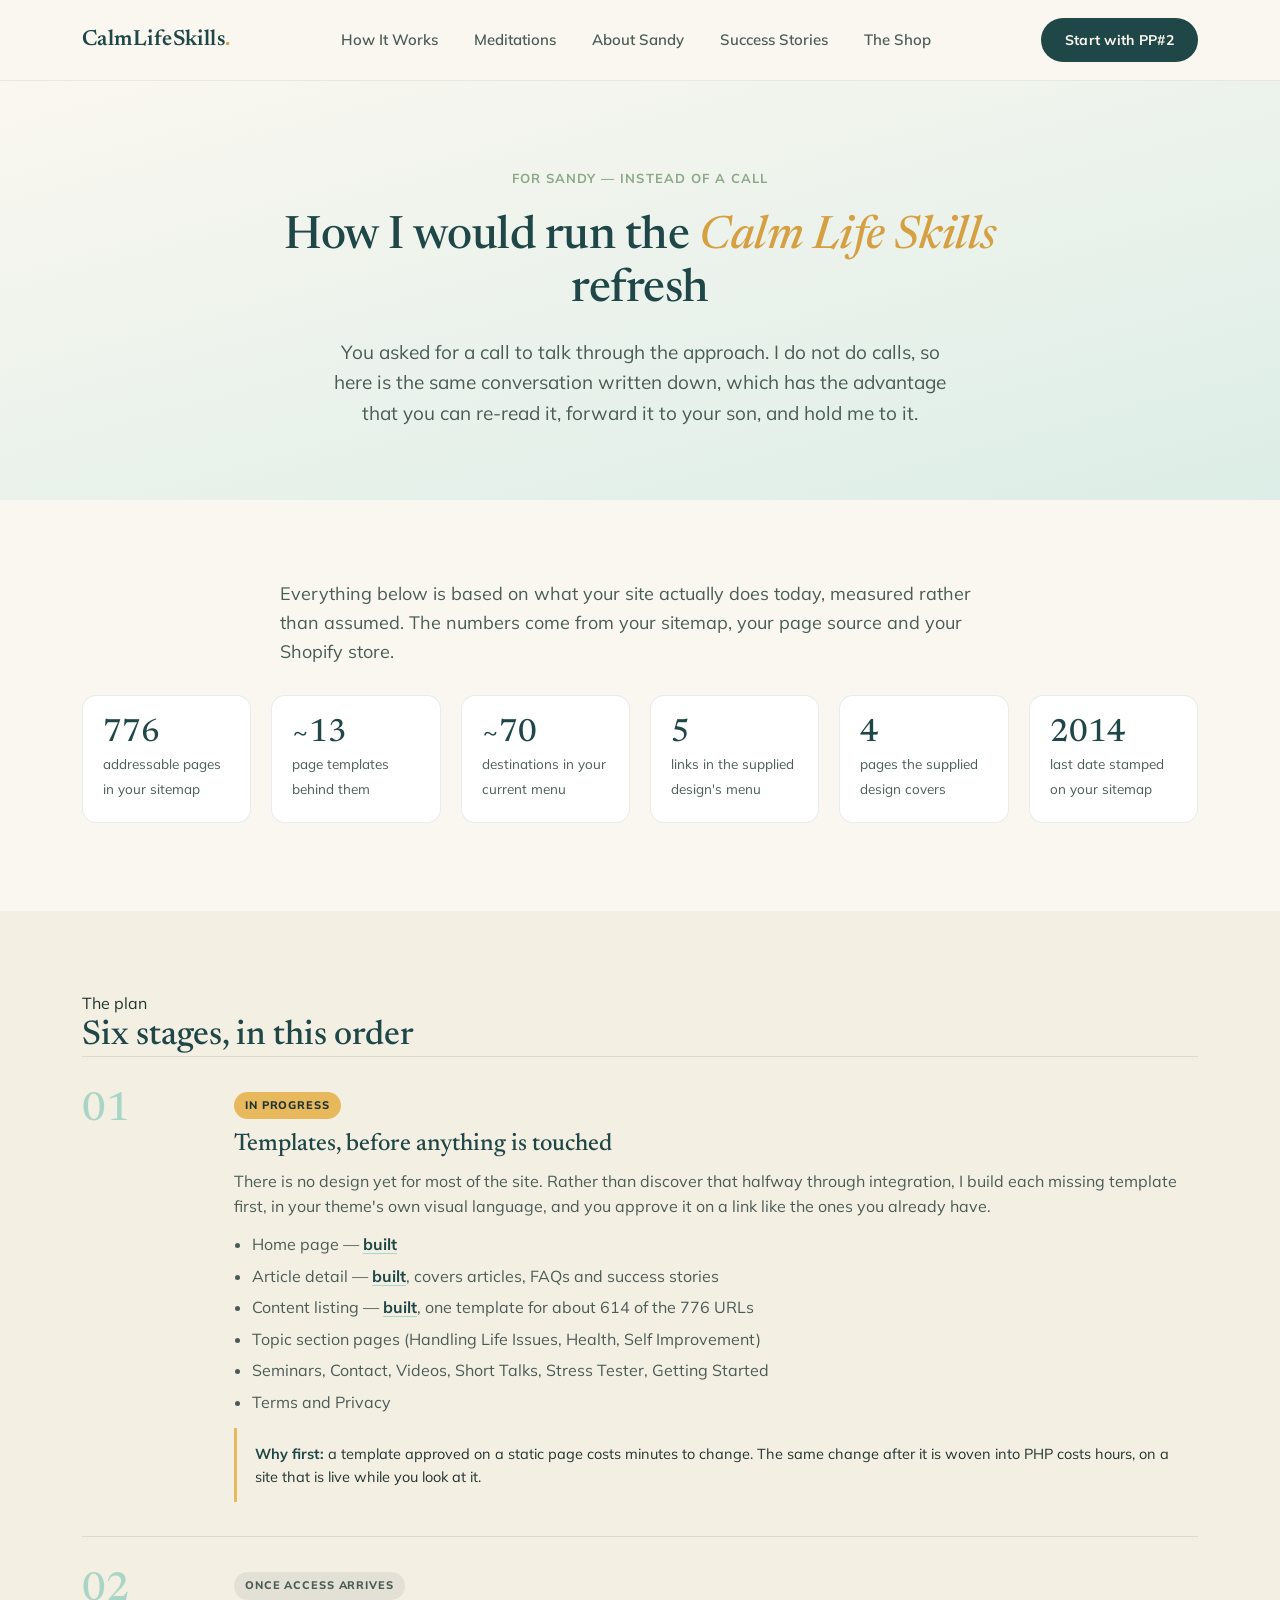
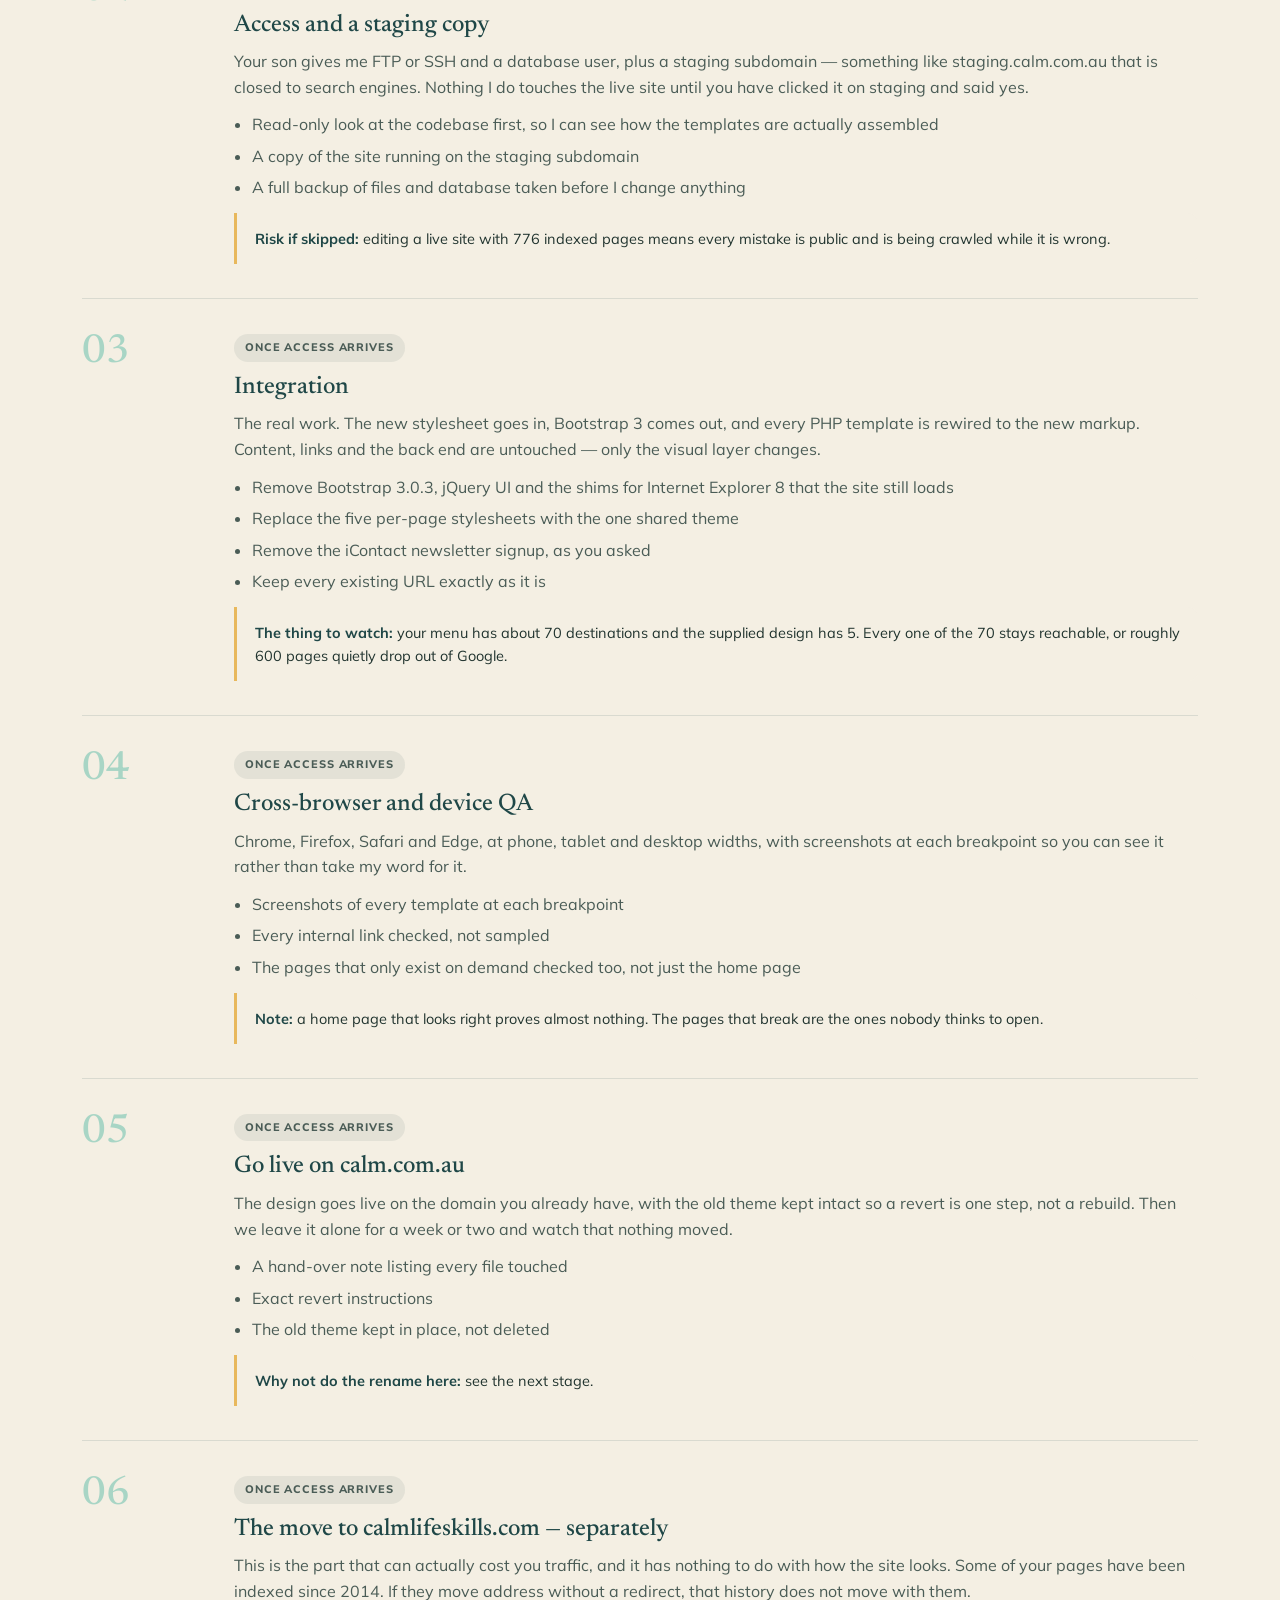
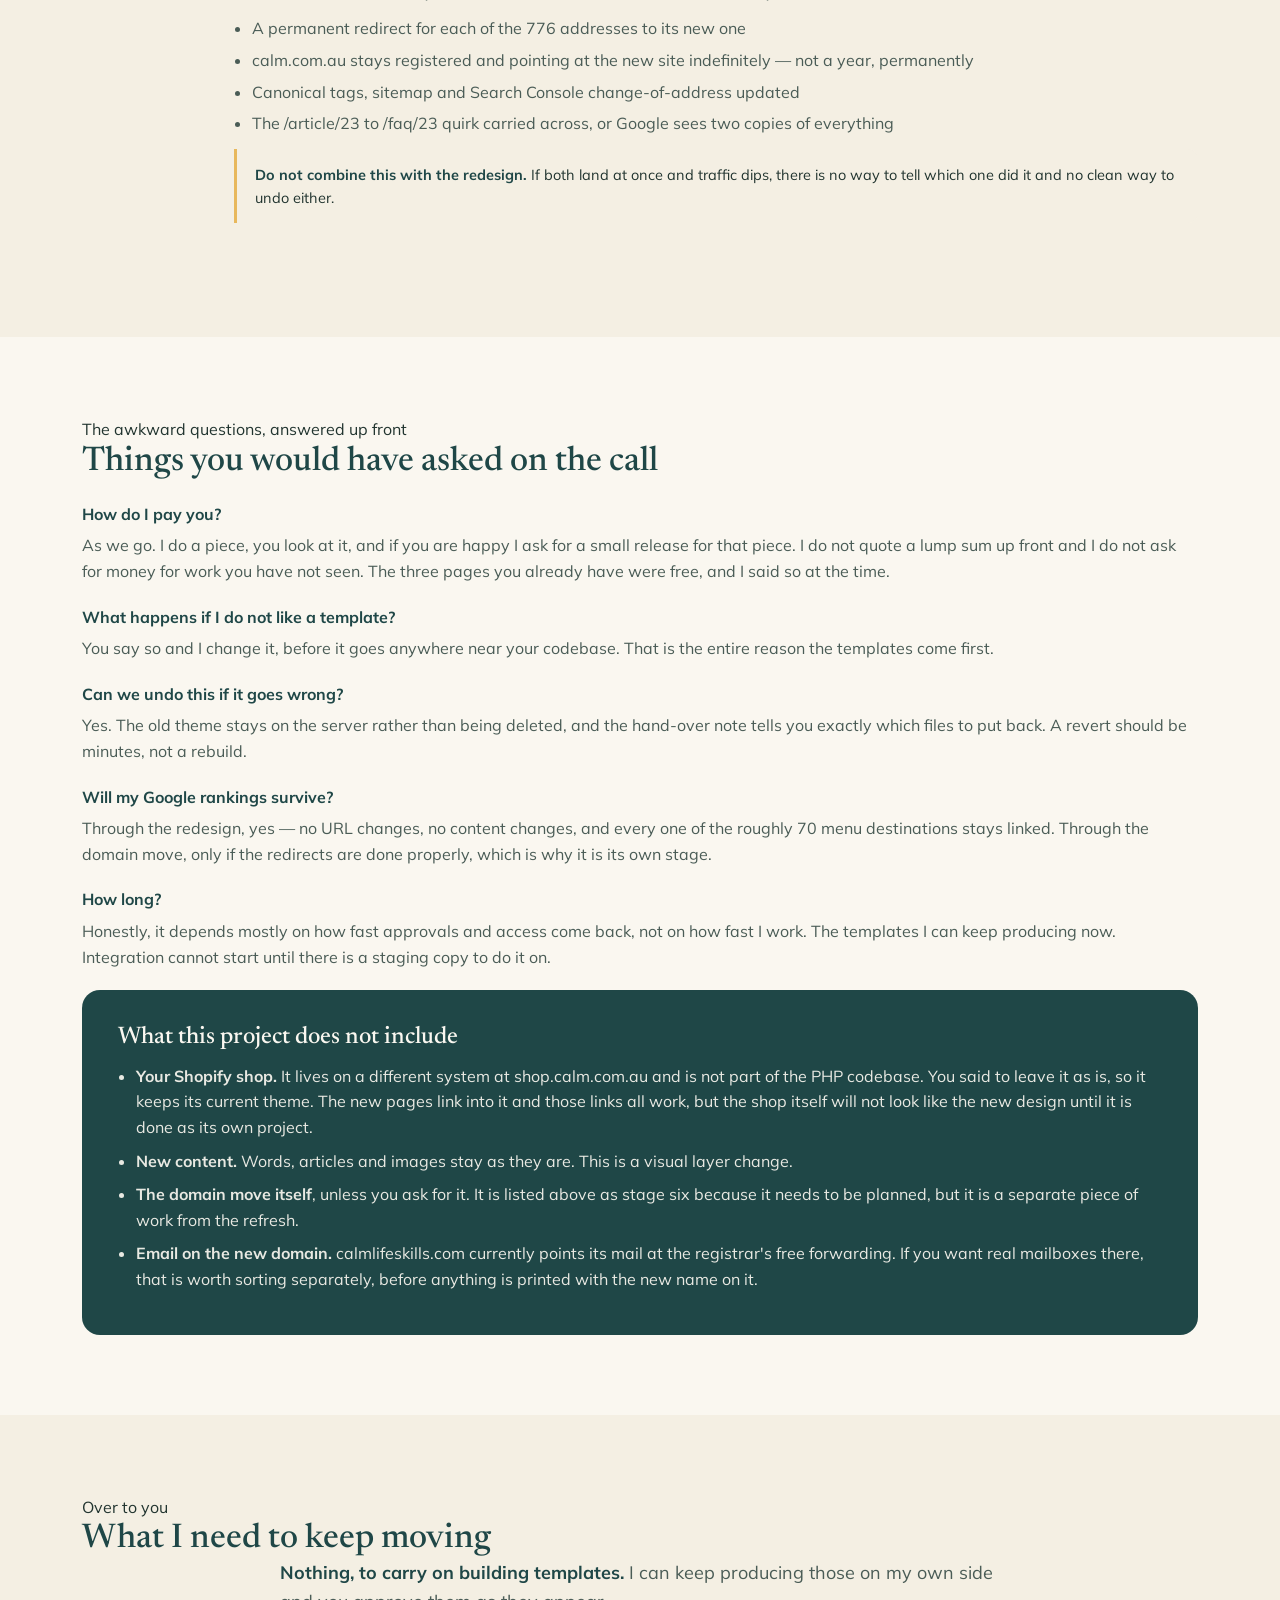
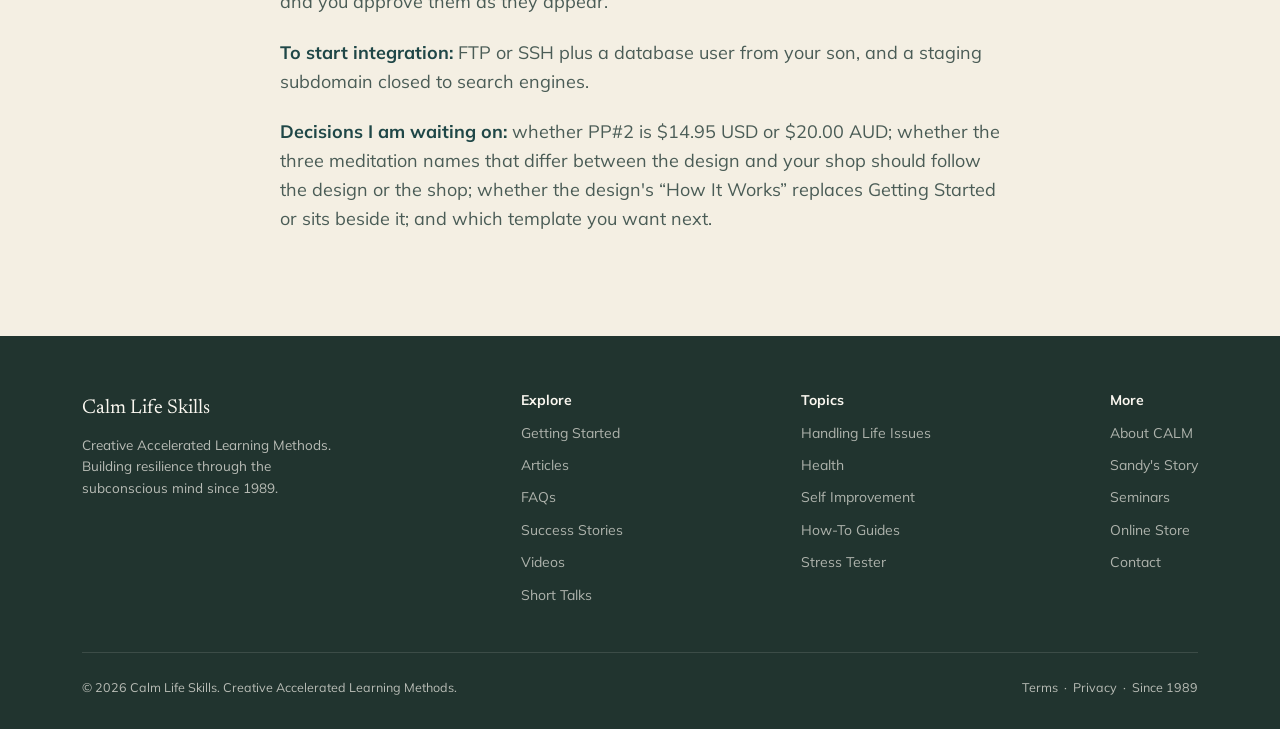
==== commit 03a1f334: "Switch the menu to the design's five links; add hub pages so nothing orphans The client asked for th" ====
--- a/approach.html
+++ b/approach.html
@@ -16,120 +16,17 @@
 
 <div class="topbar">
   <div class="topbar-inner">
-    <a href="https://www.calm.com.au/" class="logo">CalmLifeSkills<span>.</span></a>
+    <a href="home.html" class="logo">CalmLifeSkills<span>.</span></a>
 
     <nav class="nav-links" aria-label="Main">
-      <div class="has-mega">
-        <a href="https://www.calm.com.au/about">About</a>
-        <div class="mega cols-1">
-          <div>
-            <h5>About</h5>
-          <a href="https://www.calm.com.au/about/calm">About CALM</a>
-          <a href="https://www.calm.com.au/about/sandy-macgregor">Sandy&#x27;s Story</a>
-          <a href="https://www.calm.com.au/about/all-the-latest">All the Latest</a>
-          <a href="https://www.calm.com.au/about/contact">Contact</a>
-          <a href="https://www.calm.com.au/charity-and-others/my-charity">My Charity</a>
-          <a href="https://www.calm.com.au/charity-and-others/tours-to-vietnam">My Tours to Vietnam</a>
-          </div>
-        </div>
-      </div>
-
-      <div class="has-mega">
-        <a href="https://www.calm.com.au/topics">Calm Topics</a>
-        <div class="mega cols-3">
-          <div>
-            <h5>Handling Life Issues</h5>
-          <a href="https://www.calm.com.au/handling-life-issues/acceptance-and-letting-go">Acceptance &amp; Letting Go</a>
-          <a href="https://www.calm.com.au/handling-life-issues/dealing-with-anger">Anger</a>
-          <a href="https://www.calm.com.au/handling-life-issues/children">Children</a>
-          <a href="https://www.calm.com.au/handling-life-issues/moving-through-depression">Depression</a>
-          <a href="https://www.calm.com.au/handling-life-issues/stop-fear">Fear</a>
-          <a href="https://www.calm.com.au/handling-life-issues/forgiveness">Forgiveness</a>
-          <a href="https://www.calm.com.au/handling-life-issues/gratefulness">Gratefulness</a>
-          <a href="https://www.calm.com.au/handling-life-issues/grief-trauma-loss">Grief, Trauma &amp; Loss</a>
-          <a href="https://www.calm.com.au/handling-life-issues/life-purpose">Life Purpose</a>
-          <a href="https://www.calm.com.au/handling-life-issues/meditation">Meditation</a>
-          <a href="https://www.calm.com.au/handling-life-issues/peace-and-harmony">Peace &amp; Harmony</a>
-          <a href="https://www.calm.com.au/handling-life-issues/procrastination-and-motivation">Procrastination &amp; Motivation</a>
-          <a href="https://www.calm.com.au/handling-life-issues/prosperity-and-abundance">Prosperity &amp; Abundance</a>
-          </div>
-          <div>
-            <h5>&nbsp;</h5>
-          <a href="https://www.calm.com.au/handling-life-issues/improving-relationships">Relationships</a>
-          <a href="https://www.calm.com.au/handling-life-issues/science-of-the-mind">Science of the Mind</a>
-          <a href="https://www.calm.com.au/handling-life-issues/self-worth-and-confidence">Self-Worth &amp; Confidence</a>
-          <a href="https://www.calm.com.au/handling-life-issues/sleep-made-easy">Sleep</a>
-          <a href="https://www.calm.com.au/handling-life-issues/quit-smoking">Smoking</a>
-          <a href="https://www.calm.com.au/handling-life-issues/spirituality">Spirituality</a>
-          <a href="https://www.calm.com.au/handling-life-issues/stress">Stress</a>
-          <a href="https://www.calm.com.au/handling-life-issues/subconscious-mind">Subconscious Mind</a>
-          <a href="https://www.calm.com.au/handling-life-issues/technique">Technique</a>
-          <a href="https://www.calm.com.au/handling-life-issues/unconditional-love">Unconditional Love</a>
-          <a href="https://www.calm.com.au/handling-life-issues/weight-loss">Weight Loss</a>
-          <a href="https://www.calm.com.au/handling-life-issues/worry-and-anxiety">Worry &amp; Anxiety</a>
-          </div>
-          <div>
-            <h5>Health</h5>
-          <a href="https://www.calm.com.au/health/labour-and-childbirth">Childbirth</a>
-          <a href="https://www.calm.com.au/health/moving-through-depression">Depression</a>
-          <a href="https://www.calm.com.au/health/health-and-healing">Health &amp; Healing</a>
-          <a href="https://www.calm.com.au/health/meditation">Meditation</a>
-          <a href="https://www.calm.com.au/health/sleep-made-easy">Sleep</a>
-          <a href="https://www.calm.com.au/health/quit-smoking">Smoking</a>
-          <a href="https://www.calm.com.au/health/stress">Stress</a>
-          <a href="https://www.calm.com.au/health/subconscious-mind">Subconscious Mind</a>
-          <a href="https://www.calm.com.au/health/weight-loss">Weight Loss</a>
-          <a href="https://www.calm.com.au/health/worry-and-anxiety">Worry &amp; Anxiety</a>
-            <h5 style="margin-top:18px">Self Improvement</h5>
-          <a href="https://www.calm.com.au/self-improvement/enhancing-creativity">Creativity</a>
-          <a href="https://www.calm.com.au/self-improvement/goal-setting">Goal Setting</a>
-          <a href="https://www.calm.com.au/self-improvement/personal-leadership">Leadership</a>
-          <a href="https://www.calm.com.au/self-improvement/life-purpose">Life Purpose</a>
-          <a href="https://www.calm.com.au/self-improvement/meditation">Meditation</a>
-            <a href="https://www.calm.com.au/self-improvement">All self improvement &rarr;</a>
-          </div>
-        </div>
-      </div>
-
-      <div class="has-mega">
-        <a href="https://www.calm.com.au/resources">Resources</a>
-        <div class="mega cols-1">
-          <div>
-            <h5>Resources</h5>
-          <a href="https://www.calm.com.au/getting-started/">Getting Started</a>
-          <a href="https://www.calm.com.au/articles">Articles</a>
-          <a href="https://www.calm.com.au/faq">FAQs</a>
-          <a href="https://www.calm.com.au/how-to-guides">How-To Guides</a>
-          <a href="https://www.calm.com.au/success-stories">Success Stories</a>
-          <a href="https://www.calm.com.au/videos">Videos</a>
-          <a href="https://www.calm.com.au/short-talks">Short Talks</a>
-          <a href="https://www.calm.com.au/stress-test">Stress Tester</a>
-          <a href="https://www.calm.com.au/mmn/signup">Mind Matters News</a>
-          <a href="https://www.calm.com.au/mmn/archive">MMN Archive</a>
-          </div>
-        </div>
-      </div>
-
-      <div class="has-mega">
-        <a href="https://www.calm.com.au/shop">Products</a>
-        <div class="mega cols-1">
-          <div>
-            <h5>Products</h5>
-          <a href="https://www.calm.com.au/seminars">Seminar Information</a>
-          <a href="https://shop.calm.com.au/">Online Store</a>
-          <a href="https://shop.calm.com.au/collections/books">Books</a>
-          <a href="https://shop.calm.com.au/collections/seminar">Seminars on DVD</a>
-          <a href="https://shop.calm.com.au/collections/audio">Audio CDs</a>
-          <a href="https://shop.calm.com.au/collections/dvd">DVDs</a>
-          <a href="https://shop.calm.com.au/collections/packs">Packs</a>
-          <a href="https://shop.calm.com.au/collections/personal-coaching">Coaching</a>
-          <a href="https://shop.calm.com.au/collections/meditation">Meditation</a>
-          </div>
-        </div>
-      </div>
+      <a href="how-it-works.html">How It Works</a>
+      <a href="meditations.html">Meditations</a>
+      <a href="https://www.calm.com.au/about/sandy-macgregor">About Sandy</a>
+      <a href="https://www.calm.com.au/success-stories">Success Stories</a>
+      <a href="https://shop.calm.com.au/">The Shop</a>
     </nav>
 
-    <a href="https://shop.calm.com.au/" class="nav-cta">Visit the Shop</a>
+    <a href="https://shop.calm.com.au/products/peaceful-place-series-cd-no-2-guided-imagery-download" class="nav-cta">Start with PP#2</a>
 
     <button class="nav-toggle" aria-label="Open menu" aria-expanded="false"
             aria-controls="site-drawer" data-drawer-open>
@@ -148,24 +45,16 @@
       </button>
     </div>
 
-    <a class="drawer-link" href="https://www.calm.com.au/">Home</a>
-
-    <details>
-      <summary>About</summary>
-      <div class="drawer-sub">
-        <a href="https://www.calm.com.au/about/calm">About CALM</a>
-        <a href="https://www.calm.com.au/about/sandy-macgregor">Sandy&#x27;s Story</a>
-        <a href="https://www.calm.com.au/about/all-the-latest">All the Latest</a>
-        <a href="https://www.calm.com.au/about/contact">Contact</a>
-        <a href="https://www.calm.com.au/charity-and-others/my-charity">My Charity</a>
-        <a href="https://www.calm.com.au/charity-and-others/tours-to-vietnam">My Tours to Vietnam</a>
-      </div>
-    </details>
-
+    <a class="drawer-link" href="how-it-works.html">How It Works</a>
+    <a class="drawer-link" href="meditations.html">Meditations</a>
+    <a class="drawer-link" href="https://www.calm.com.au/about/sandy-macgregor">About Sandy</a>
+    <a class="drawer-link" href="https://www.calm.com.au/success-stories">Success Stories</a>
+    <a class="drawer-link" href="https://shop.calm.com.au/">The Shop</a>
+
+    <p class="drawer-note">Everything else on the site</p>
     <details>
       <summary>Calm Topics</summary>
       <div class="drawer-sub">
-        <h5>Handling Life Issues</h5>
         <a href="https://www.calm.com.au/handling-life-issues/acceptance-and-letting-go">Acceptance &amp; Letting Go</a>
         <a href="https://www.calm.com.au/handling-life-issues/dealing-with-anger">Anger</a>
         <a href="https://www.calm.com.au/handling-life-issues/children">Children</a>
@@ -191,7 +80,6 @@
         <a href="https://www.calm.com.au/handling-life-issues/unconditional-love">Unconditional Love</a>
         <a href="https://www.calm.com.au/handling-life-issues/weight-loss">Weight Loss</a>
         <a href="https://www.calm.com.au/handling-life-issues/worry-and-anxiety">Worry &amp; Anxiety</a>
-        <h5>Health</h5>
         <a href="https://www.calm.com.au/health/labour-and-childbirth">Childbirth</a>
         <a href="https://www.calm.com.au/health/moving-through-depression">Depression</a>
         <a href="https://www.calm.com.au/health/health-and-healing">Health &amp; Healing</a>
@@ -202,7 +90,6 @@
         <a href="https://www.calm.com.au/health/subconscious-mind">Subconscious Mind</a>
         <a href="https://www.calm.com.au/health/weight-loss">Weight Loss</a>
         <a href="https://www.calm.com.au/health/worry-and-anxiety">Worry &amp; Anxiety</a>
-        <h5>Self Improvement</h5>
         <a href="https://www.calm.com.au/self-improvement/enhancing-creativity">Creativity</a>
         <a href="https://www.calm.com.au/self-improvement/goal-setting">Goal Setting</a>
         <a href="https://www.calm.com.au/self-improvement/personal-leadership">Leadership</a>
@@ -219,7 +106,6 @@
         <a href="https://www.calm.com.au/self-improvement/technique">Technique</a>
       </div>
     </details>
-
     <details>
       <summary>Resources</summary>
       <div class="drawer-sub">
@@ -235,7 +121,17 @@
         <a href="https://www.calm.com.au/mmn/archive">MMN Archive</a>
       </div>
     </details>
-
+    <details>
+      <summary>About</summary>
+      <div class="drawer-sub">
+        <a href="https://www.calm.com.au/about/calm">About CALM</a>
+        <a href="https://www.calm.com.au/about/sandy-macgregor">Sandy&#x27;s Story</a>
+        <a href="https://www.calm.com.au/about/all-the-latest">All the Latest</a>
+        <a href="https://www.calm.com.au/about/contact">Contact</a>
+        <a href="https://www.calm.com.au/charity-and-others/my-charity">My Charity</a>
+        <a href="https://www.calm.com.au/charity-and-others/tours-to-vietnam">My Tours to Vietnam</a>
+      </div>
+    </details>
     <details>
       <summary>Products</summary>
       <div class="drawer-sub">
@@ -251,7 +147,7 @@
       </div>
     </details>
 
-    <a href="https://shop.calm.com.au/" class="nav-cta">Visit the Shop</a>
+    <a href="https://shop.calm.com.au/products/peaceful-place-series-cd-no-2-guided-imagery-download" class="nav-cta">Start with PP#2</a>
   </div>
 </div>
 
--- a/assets/calm-theme.css
+++ b/assets/calm-theme.css
@@ -280,85 +280,6 @@
 
 .nav-links { align-items: center; }
 
-.has-mega { position: relative; }
-
-.has-mega > a::after {
-  content: '';
-  display: inline-block;
-  width: 5px;
-  height: 5px;
-  margin-left: 7px;
-  vertical-align: 2px;
-  border-right: 1.5px solid currentColor;
-  border-bottom: 1.5px solid currentColor;
-  transform: rotate(45deg);
-  opacity: 0.55;
-}
-
-.mega {
-  position: absolute;
-  top: calc(100% + 18px);
-  left: 50%;
-  transform: translateX(-50%) translateY(-6px);
-  background: var(--white);
-  border: 1px solid rgba(31, 71, 71, 0.10);
-  border-radius: 18px;
-  box-shadow: 0 24px 60px rgba(31, 71, 71, 0.16);
-  padding: 26px 30px;
-  display: grid;
-  gap: 26px 40px;
-  opacity: 0;
-  visibility: hidden;
-  pointer-events: none;
-  transition: opacity 0.18s ease, transform 0.18s ease, visibility 0.18s;
-  z-index: 120;
-}
-
-.mega::before {
-  /* keeps hover alive across the gap between the bar and the panel */
-  content: '';
-  position: absolute;
-  top: -18px;
-  left: 0;
-  right: 0;
-  height: 18px;
-}
-
-.mega.cols-3 { grid-template-columns: repeat(3, minmax(168px, 1fr)); }
-.mega.cols-1 { grid-template-columns: minmax(200px, 1fr); }
-
-.has-mega:hover .mega,
-.has-mega:focus-within .mega {
-  opacity: 1;
-  visibility: visible;
-  pointer-events: auto;
-  transform: translateX(-50%) translateY(0);
-}
-
-.mega h5 {
-  font-family: 'Mulish', sans-serif;
-  font-size: 11.5px;
-  font-weight: 800;
-  letter-spacing: 0.10em;
-  text-transform: uppercase;
-  color: var(--sage);
-  margin-bottom: 12px;
-}
-
-.mega a {
-  display: block;
-  font-size: 14px;
-  font-weight: 500;
-  color: var(--ink-soft);
-  padding: 5px 0;
-  transition: color 0.15s ease, padding-left 0.15s ease;
-}
-
-.mega a:hover {
-  color: var(--teal);
-  padding-left: 4px;
-}
-
 /* ===== Mobile drawer =============================================
    The supplied design hides .nav-links below 820px and ships no
    replacement, so on a phone the site has no navigation at all.
@@ -774,3 +695,15 @@
 }
 
 .skip-link:focus { left: 0; }
+
+/* Mobile drawer: label above the collapsed "everything else" sections, so
+   the drawer opens looking like the five-item design rather than a list of
+   seventy. */
+.drawer-note {
+  margin: 26px 0 6px;
+  font-size: 11px;
+  font-weight: 800;
+  letter-spacing: 0.1em;
+  text-transform: uppercase;
+  color: var(--sage);
+}
